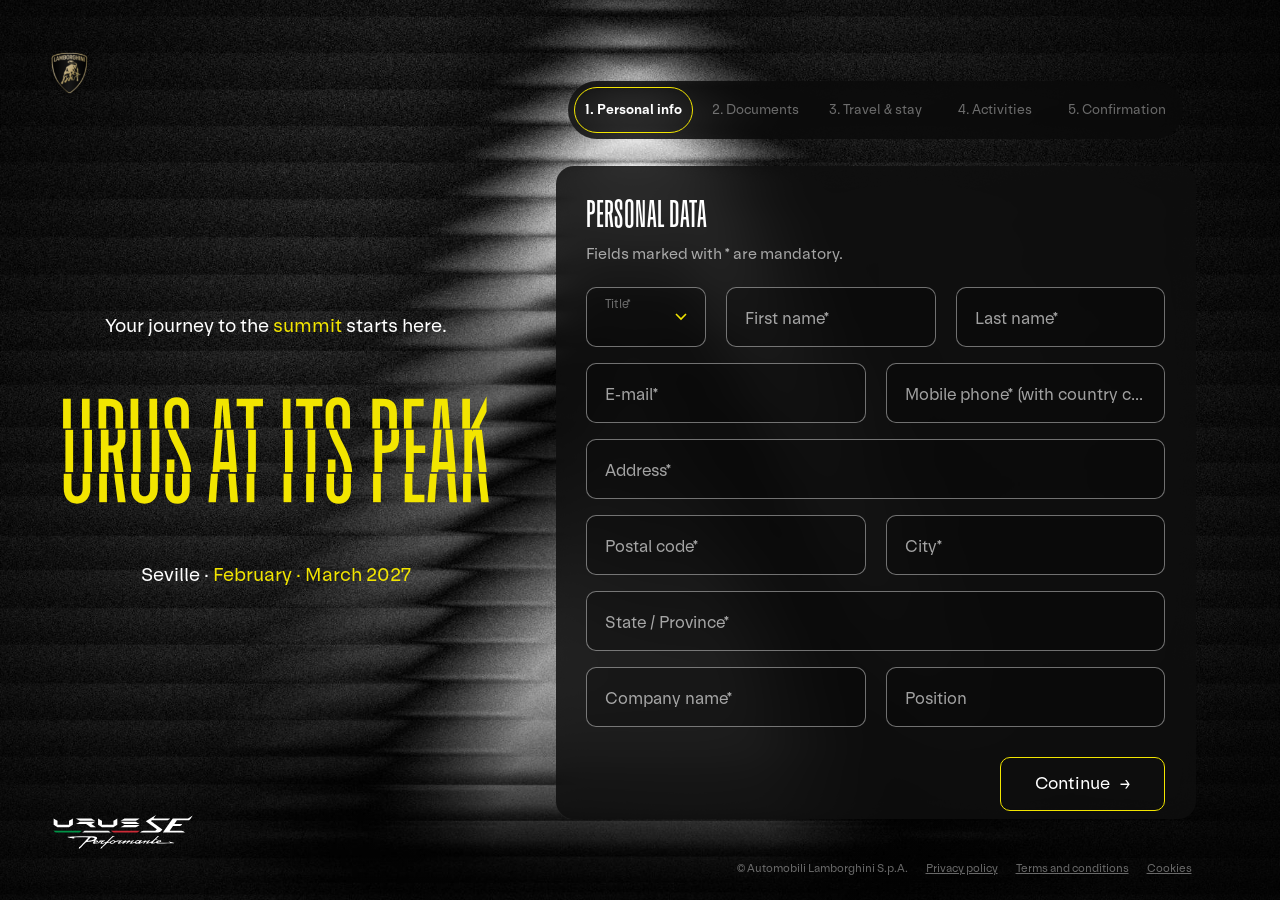
==== landing/index.html @ 4f8e0a05 "Live" ====
<!doctype html>
<html lang="en">
<head>
<meta charset="utf-8">
<meta name="viewport" content="width=device-width, initial-scale=1, viewport-fit=cover">
<title>Urus at its Peak — Media Registration</title>
<meta name="description" content="Registration for the Urus SE Performante dynamic launch.">
<meta name="robots" content="noindex, nofollow, noarchive">
<meta name="theme-color" content="#000000">
<link rel="preload" href="assets/fonts/Lambotype-Regular.woff2" as="font" type="font/woff2" crossorigin>
<link rel="preload" href="assets/fonts/LambotypeUltraCnd-Regular.woff2" as="font" type="font/woff2" crossorigin>
<link rel="preload" href="assets/img/bg-peak.jpg" as="image" media="(min-width: 901px)">
<link rel="stylesheet" href="assets/css/styles.css">
<script>document.documentElement.classList.add('js')</script>
</head>
<body>

<div class="bg" aria-hidden="true">
  <div class="bg__layer is-active" data-bg="peak"></div>
  <div class="bg__layer" data-bg="arcs"></div>
  <div class="bg__layer" data-bg="curtain"></div>
  <div class="bg__layer" data-bg="diagonal"></div>
  <div class="bg__scan"></div>
</div>

<div class="page">

  <!-- ===================== HERO ===================== -->
  <header class="hero">
    <img class="hero__shield fade-up" style="--d:.1s" src="assets/img/shield-provisional.png" alt="Automobili Lamborghini">
    <div class="hero__body">
      <p class="hero__kicker fade-up" style="--d:.05s">Your journey to the <span class="y">summit</span> starts here.</p>
      <h1 class="hero__title">
        <span class="sr-only">Urus at its Peak</span>
        <span class="slice slice--1" aria-hidden="true"><img src="assets/img/title-urus-at-its-peak.svg" alt="" width="1868" height="521"></span>
        <span class="slice slice--2" aria-hidden="true"><img src="assets/img/title-urus-at-its-peak.svg" alt="" width="1868" height="521"></span>
        <span class="slice slice--3" aria-hidden="true"><img src="assets/img/title-urus-at-its-peak.svg" alt="" width="1868" height="521"></span>
      </h1>
      <p class="hero__meta fade-up" style="--d:.8s"><span data-location>Seville</span> · <span class="y" data-hero-dates>February 2027</span></p>
    </div>
    <img class="hero__logo fade-up" style="--d:1s" src="assets/img/logo-urus-se-performante.svg" alt="Urus SE Performante" width="741" height="200">
  </header>

  <!-- ===================== PANEL ===================== -->
  <main class="panel" id="main">

    <ol class="stepper fade-up" style="--d:.4s" aria-label="Registration steps" id="stepper">
      <li class="is-current"><button type="button" data-goto="0">1. Personal info</button></li>
      <li><button type="button" data-goto="1">2. Documents</button></li>
      <li><button type="button" data-goto="2">3. Travel &amp; stay</button></li>
      <li><button type="button" data-goto="3">4. Activities</button></li>
      <li><button type="button" data-goto="4">5. Confirmation</button></li>
    </ol>
    <div class="progress" aria-hidden="true">
      <div class="progress__row"><b id="progressLabel">Personal info</b><span id="progressCount">1 / 5</span></div>
      <div class="progress__bar"><i id="progressBar"></i></div>
    </div>

    <form class="card fade-up" style="--d:.55s" id="regForm" novalidate autocomplete="on">
      <!-- Hidden / preset (not visible, not editable) -->
      <input type="hidden" name="category" value="MEDIA GUESTS">
      <input type="hidden" name="subcategory" value="">
      <input type="hidden" name="wave" value="">
      <input type="hidden" name="token" value="">

      <!-- ============ STEP 1 · PERSONAL DATA ============ -->
      <section class="step is-current" data-step="0" data-bg="peak" data-label="Personal info" aria-labelledby="s1t">
        <div class="step__head">
          <h2 class="step__title" id="s1t">Personal data</h2>
          <p class="step__intro">Fields marked with * are mandatory.</p>
        </div>
        <div class="grid grid--3">
          <div class="f">
            <select id="title" name="title" required>
              <option value="" disabled selected></option><option>Mr.</option><option>Ms.</option>
            </select><label for="title">Title*</label>
          </div>
          <div class="f"><input id="first_name" name="first_name" required placeholder=" " autocomplete="given-name"><label for="first_name">First name*</label></div>
          <div class="f"><input id="last_name" name="last_name" required placeholder=" " autocomplete="family-name"><label for="last_name">Last name*</label></div>
        </div>
        <div class="grid" style="margin-top:16px">
          <div class="f">
            <input id="email" name="email" type="email" required placeholder=" " autocomplete="email" readonly>
            <label for="email">E-mail*</label>
            <svg class="lock" viewBox="0 0 16 16" aria-hidden="true"><path fill="#fff" d="M4 7V5a4 4 0 118 0v2h1v8H3V7h1zm2 0h4V5a2 2 0 10-4 0v2z"/></svg>
          </div>
          <div class="f"><input id="mobile" name="mobile" type="tel" required placeholder=" " autocomplete="tel" pattern="\+?[0-9 \(\)\-]{7,20}"><label for="mobile">Mobile phone* (with country code)</label></div>
          <div class="f span-2"><input id="address" name="address" required placeholder=" " autocomplete="street-address"><label for="address">Address*</label></div>
          <div class="f"><input id="postal_code" name="postal_code" required placeholder=" " autocomplete="postal-code"><label for="postal_code">Postal code*</label></div>
          <div class="f"><input id="city" name="city" required placeholder=" " autocomplete="address-level2"><label for="city">City*</label></div>
          <div class="f span-2"><input id="state" name="state" required placeholder=" " autocomplete="address-level1"><label for="state">State / Province*</label></div>
          <div class="f"><input id="company" name="company" required placeholder=" " autocomplete="organization"><label for="company">Company name*</label></div>
          <div class="f"><input id="position" name="position" placeholder=" " autocomplete="organization-title"><label for="position">Position</label></div>
        </div>
      </section>

      <!-- ============ STEP 2 · DOCUMENTS ============ -->
      <section class="step" data-step="1" data-bg="arcs" data-label="Documents" aria-labelledby="s2t">
        <div class="step__head">
          <h2 class="step__title" id="s2t">Documents</h2>
          <p class="step__intro">Needed to drive on track, issue your travel tickets and book your hotel.</p>
        </div>

        <fieldset class="group">
          <legend class="group__title">Driving licence</legend>
          <div class="grid">
            <div class="f span-2"><input id="dl_number" name="dl_number" required placeholder=" " autocomplete="off"><label for="dl_number">Driving licence number*</label></div>
            <div class="f"><input id="dl_issue" name="dl_issue" type="date" required data-past><label for="dl_issue">Issue date*</label></div>
            <div class="f"><input id="dl_expiry" name="dl_expiry" type="date" required data-after-event><label for="dl_expiry">Expiry date*</label></div>
            <div class="f span-2"><input id="dl_country" name="dl_country" required placeholder=" " list="countries" autocomplete="off"><label for="dl_country">Country of issue*</label></div>
          </div>
          <p class="note note--box">Please ensure that your driving licence is valid for driving in Spain / EU.</p>
        </fieldset>

        <fieldset class="group">
          <legend class="group__title">ID card / Passport</legend>
          <p class="note">Necessary to issue your travel ticket and hotel reservation.</p>
          <div class="grid">
            <div class="f"><input id="doc_first_name" name="doc_first_name" required placeholder=" " autocomplete="off"><label for="doc_first_name">First name as shown on document*</label></div>
            <div class="f"><input id="doc_last_name" name="doc_last_name" required placeholder=" " autocomplete="off"><label for="doc_last_name">Last name as shown on document*</label></div>
            <div class="f"><input id="birth_date" name="birth_date" type="date" required data-past autocomplete="bday"><label for="birth_date">Date of birth*</label></div>
            <div class="f"><input id="birth_place" name="birth_place" required placeholder=" "><label for="birth_place">Place of birth*</label></div>
            <div class="f"><input id="nationality" name="nationality" required placeholder=" " list="countries" autocomplete="off"><label for="nationality">Nationality*</label></div>
            <div class="f"><input id="residence_country" name="residence_country" required placeholder=" " list="countries" autocomplete="country-name"><label for="residence_country">Country of residence*</label></div>
            <div class="f">
              <select id="doc_type" name="doc_type" required>
                <option value="" disabled selected></option><option>Passport</option><option>ID card</option>
              </select><label for="doc_type">Document type*</label>
            </div>
            <div class="f"><input id="doc_number" name="doc_number" required placeholder=" " autocomplete="off"><label for="doc_number">Document number*</label></div>
            <div class="f span-2"><input id="doc_country" name="doc_country" required placeholder=" " list="countries" autocomplete="off"><label for="doc_country">Country of issue*</label></div>
            <div class="f"><input id="doc_issue" name="doc_issue" type="date" required data-past><label for="doc_issue">Issue date*</label></div>
            <div class="f"><input id="doc_expiry" name="doc_expiry" type="date" required data-after-event data-six-months><label for="doc_expiry">Date of expiry*</label></div>
          </div>
        </fieldset>

        <fieldset class="group">
          <legend class="group__title">Visa</legend>
          <div class="choices">
            <label class="choice"><input type="checkbox" name="visa_assistance" value="yes"><span>I need assistance to obtain a visa</span></label>
          </div>
          <div class="note note--box" style="margin-top:16px">
            Citizens from non-EU countries may enter Spain with a passport valid for at least three months after the planned date of departure from the Schengen Area. If you need a visa to enter Spain, please contact your local Spanish embassy. You can find important information on the entry requirements for Spain <a href="https://www.spain.info/en/travel-tips/visa-passport/" target="_blank" rel="noopener">here</a>.<br><br>
            Please note that applying for a visa is an individual process and we cannot apply on your behalf. Let us know as soon as possible if you need a visa for your trip to Spain: our concierge team will be pleased to support you by providing an invitation letter when needed.<br><br>
            <strong>Important:</strong> please verify that your passport expires in at least six months' time.
          </div>
        </fieldset>
      </section>

      <!-- ============ STEP 3 · TRAVEL & STAY ============ -->
      <section class="step" data-step="2" data-bg="curtain" data-label="Travel & stay" aria-labelledby="s3t">
        <div class="step__head">
          <h2 class="step__title" id="s3t">Travel &amp; stay</h2>
          <p class="step__intro">Your travel will be arranged with arrival in <span data-location>Seville</span> on the afternoon of <b data-wave-from>Day 1</b> and departure on the morning of <b data-wave-to>Day 3</b>. Our concierge team will send you a tailored travel proposal (flight or train). We will require your explicit confirmation before issuing any travel documents.</p>
        </div>

        <fieldset class="group">
          <legend class="group__title">Arrival / return details</legend>
          <div class="grid">
            <div class="f span-2">
              <select id="travel_pref" name="travel_pref" required>
                <option value="" disabled selected></option><option>Airport</option><option>Train</option><option>Own transport</option>
              </select><label for="travel_pref">Travel preference*</label>
            </div>
            <div class="f span-2" data-when="travel_pref:Airport|Train">
              <input id="travel_origin" name="travel_origin" required placeholder=" "><label for="travel_origin">Preferred departure / return airport or train station*</label>
            </div>
            <div class="span-2" data-when="travel_pref:Own transport">
              <div class="choices"><label class="choice"><input type="checkbox" name="parking" value="yes"><span>Parking required</span></label></div>
            </div>
            <div class="f span-2"><textarea id="travel_comments" name="travel_comments" placeholder=" " rows="3"></textarea><label for="travel_comments">Travel comments / special requests</label></div>
          </div>
          <p class="note" style="margin-top:12px">Disclaimer: once travel tickets are confirmed and issued, they cannot be modified.</p>
        </fieldset>

        <fieldset class="group">
          <legend class="group__title">Hotel accommodation</legend>
          <p class="note">Our concierge team will reserve a room — double for single use — under your name from <b data-wave-from>check-in</b> to <b data-wave-to>check-out</b> at <strong>Hotel Alfonso XIII</strong>, Calle San Fernando 2, Seville — <a href="https://www.marriott.com/en-us/hotels/svqlc-hotel-alfonso-xiii-a-luxury-collection-hotel-seville/overview/" target="_blank" rel="noopener">Website</a>.</p>
          <p class="q">Please confirm you need the room*</p>
          <div class="choices" data-required-group="hotel">
            <label class="choice"><input type="radio" name="hotel" value="Yes" required><span>Yes</span></label>
            <label class="choice"><input type="radio" name="hotel" value="No"><span>No</span></label>
          </div>
        </fieldset>

        <fieldset class="group">
          <legend class="group__title">Food preferences</legend>
          <div class="choices">
            <label class="choice"><input type="checkbox" name="food" value="Vegetarian"><span>Vegetarian</span></label>
            <label class="choice"><input type="checkbox" name="food" value="Vegan"><span>Vegan</span></label>
            <label class="choice"><input type="checkbox" name="food" value="Nut allergy"><span>Nut allergy</span></label>
            <label class="choice"><input type="checkbox" name="food" value="Gluten-free"><span>Gluten-free</span></label>
            <label class="choice"><input type="checkbox" name="food" value="No seafood"><span>No seafood</span></label>
            <label class="choice"><input type="checkbox" name="food" value="Lactose intolerance"><span>Lactose intolerance</span></label>
            <label class="choice"><input type="checkbox" name="food" value="Other" id="food_other_toggle"><span>Other</span></label>
          </div>
          <div class="f" data-when="food:Other" style="margin-top:14px">
            <input id="food_other" name="food_other" required placeholder=" "><label for="food_other">Please specify*</label>
          </div>
        </fieldset>
      </section>

      <!-- ============ STEP 4 · ACTIVITIES ============ -->
      <section class="step" data-step="3" data-bg="diagonal" data-label="Activities" aria-labelledby="s4t">
        <div class="step__head">
          <h2 class="step__title" id="s4t">Track activities</h2>
          <p class="step__intro">Select your preferred activities at the circuit. The PR team will coordinate and confirm your final activity schedule.</p>
        </div>

        <fieldset class="group">
          <legend class="sr-only">Track activities</legend>
          <p class="q">Would you like to request media activities?*</p>
          <div class="choices" data-required-group="activities">
            <label class="choice"><input type="radio" name="activities" value="Yes" required><span>Yes</span></label>
            <label class="choice"><input type="radio" name="activities" value="No"><span>No</span></label>
          </div>

          <div data-when="activities:Yes" style="margin-top:22px">
            <p class="group__title">Photo</p>
            <div class="choices">
              <label class="choice"><input type="checkbox" name="activity" value="Track photos car to car"><span>Track photos car to car</span></label>
              <label class="choice"><input type="checkbox" name="activity" value="In-car photos"><span>In-car photos</span></label>
              <label class="choice"><input type="checkbox" name="activity" value="Static photos"><span>Static photos</span></label>
            </div>
            <p class="group__title" style="margin-top:20px">Video</p>
            <div class="choices">
              <label class="choice"><input type="checkbox" name="activity" value="Track videos car to car"><span>Track videos car to car</span></label>
              <label class="choice"><input type="checkbox" name="activity" value="In-car video"><span>In-car video</span></label>
              <label class="choice"><input type="checkbox" name="activity" value="Video stand-up"><span>Video stand-up</span></label>
              <label class="choice"><input type="checkbox" name="activity" value="Microphone"><span>Microphone</span></label>
            </div>
            <p class="group__title" style="margin-top:20px">Other</p>
            <div class="choices">
              <label class="choice"><input type="checkbox" name="activity" value="Executive interview"><span>Executive interview</span></label>
              <label class="choice"><input type="checkbox" name="activity" value="Mixed Reality"><span>Mixed Reality</span></label>
            </div>
            <div class="f" data-when="activity:Executive interview" style="margin-top:14px">
              <textarea id="interview_detail" name="interview_detail" placeholder=" " rows="3"></textarea><label for="interview_detail">Executive interview — details</label>
            </div>
            <p class="note" style="margin-top:14px">Our photo and video crew will be at your disposal during the dedicated photo and video session.</p>
          </div>
        </fieldset>

        <fieldset class="group">
          <legend class="group__title">Comments / additional information</legend>
          <div class="f"><textarea id="comments" name="comments" placeholder=" " rows="4"></textarea><label for="comments">Any additional comments about your participation</label></div>
        </fieldset>
      </section>

      <!-- ============ STEP 5 · CONFIRMATION ============ -->
      <section class="step" data-step="4" data-bg="peak" data-label="Confirmation" aria-labelledby="s5t">
        <div class="step__head">
          <h2 class="step__title" id="s5t">Confirmation</h2>
          <p class="step__intro">Please review your details before confirming.</p>
        </div>
        <div class="summary" id="summary"></div>

        <label class="consent"><input type="checkbox" name="privacy" value="accepted" required>
          <p><b>Privacy policy*</b>I declare I have read the privacy policy. <a href="#privacy" target="_blank" rel="noopener">Complete privacy policy</a></p></label>
        <label class="consent"><input type="checkbox" name="photo_disclaimer" value="accepted" required>
          <p><b>Disclaimer photo / video*</b>I declare that I have read and accepted the photo/video disclaimer. <a href="#disclaimer" target="_blank" rel="noopener">Complete photo/video disclaimer</a></p></label>
        <label class="consent"><input type="checkbox" name="terms" value="accepted" required>
          <p><b>Terms and conditions*</b>By accessing any part or section of this site, the User agrees to be legally bound by the following terms and conditions. <a href="#terms" target="_blank" rel="noopener">Complete terms and conditions</a></p></label>
        <span class="err" id="consentErr" role="alert"></span>
      </section>

      <div class="actions" id="actions">
        <button type="button" class="btn btn--ghost" id="prevBtn" hidden>← Back</button>
        <span></span>
        <button type="button" class="btn" id="nextBtn">Continue <span class="arrow" aria-hidden="true">→</span></button>
      </div>
    </form>

    <!-- ============ THANK YOU — REGISTRATION ============ -->
    <section class="card final" id="doneScreen" hidden tabindex="-1" aria-labelledby="doneT">
      <h2 class="step__title" id="doneT">Thank you<br><span class="y">for your registration</span></h2>
      <p class="lead" style="margin-top:22px">Dear <span data-salutation>guest</span>,</p>
      <p>We are delighted to confirm your attendance at the Urus SE Performante dynamic launch, <span data-location>Seville</span> <span data-wave-range></span>.</p>
      <p>A confirmation e-mail with the summary of your registration has been sent to <b data-email-echo></b>.</p>
      <p>We look forward to welcoming you to <span data-location>Seville</span>.</p>
      <p>Yours sincerely,<br><span style="color:#fff">Lamborghini Event Team</span></p>
      <div class="concierge" data-concierge></div>
    </section>

    <!-- ============ THANK YOU — DECLINE ============ -->
    <section class="card final" id="declineScreen" hidden tabindex="-1" aria-labelledby="decT">
      <h2 class="step__title" id="decT">Thank you<br><span class="y">for your reply</span></h2>
      <p class="lead" style="margin-top:22px">Dear <span data-salutation>guest</span>,</p>
      <p>We regret you won't be able to attend. We hope to meet you next time.</p>
      <p>Please contact your PR representative or the concierge team if you wish to propose a substitute to attend in your place.</p>
      <p>Yours sincerely,<br><span style="color:#fff">Lamborghini Event Team</span></p>
      <div class="concierge" data-concierge></div>
    </section>

    <img class="mobile-logo" src="assets/img/logo-urus-se-performante.svg" alt="Urus SE Performante" width="741" height="200">
    <footer class="site-foot">
      <span>© Automobili Lamborghini S.p.A.</span>
      <a href="#privacy">Privacy policy</a>
      <a href="#terms">Terms and conditions</a>
      <a href="#cookies">Cookies</a>
    </footer>
  </main>
</div>

<datalist id="countries"></datalist>
<script src="assets/js/app.js" defer></script>
</body>
</html>
---- landing/assets/css/styles.css ----
/* ==========================================================================
   URUS AT ITS PEAK — Media registration
   ========================================================================== */
@font-face{font-family:"Lambotype";src:url("../fonts/Lambotype-Light.woff2") format("woff2");font-weight:300;font-display:swap}
@font-face{font-family:"Lambotype";src:url("../fonts/Lambotype-Regular.woff2") format("woff2");font-weight:400;font-display:swap}
@font-face{font-family:"Lambotype";src:url("../fonts/Lambotype-Bold.woff2") format("woff2");font-weight:700;font-display:swap}
@font-face{font-family:"Lambotype UltraCnd";src:url("../fonts/LambotypeUltraCnd-Regular.woff2") format("woff2");font-weight:400;font-display:swap}
@font-face{font-family:"Lambotype UltraCnd";src:url("../fonts/LambotypeUltraCnd-Bold.woff2") format("woff2");font-weight:700;font-display:swap}

:root{
  --yellow:#F2E500;
  --yellow-soft:rgba(242,229,0,.14);
  --black:#000;
  --card:rgba(14,14,14,.86);
  --card-solid:#0e0e0e;
  --line:rgba(255,255,255,.42);
  --line-strong:rgba(255,255,255,.8);
  --text:#fff;
  --muted:rgba(255,255,255,.62);
  --faint:rgba(255,255,255,.4);
  --error:#ff6b5b;
  --radius:10px;
  --radius-lg:18px;
  --ease:cubic-bezier(.22,1,.36,1);
  --font:"Lambotype",ui-sans-serif,system-ui,-apple-system,"Segoe UI",Helvetica,Arial,sans-serif;
  --font-cnd:"Lambotype UltraCnd","Arial Narrow",Impact,sans-serif;
  color-scheme:dark;
}
*,*::before,*::after{box-sizing:border-box}
html{-webkit-text-size-adjust:100%;scroll-behavior:smooth}
body{margin:0;background:var(--black);color:var(--text);font-family:var(--font);font-weight:400;font-size:16px;line-height:1.5;-webkit-font-smoothing:antialiased;min-height:100vh;overflow-x:hidden}
a{color:var(--yellow)}
img{max-width:100%;display:block}
.y{color:var(--yellow)}
.sr-only{position:absolute;width:1px;height:1px;padding:0;margin:-1px;overflow:hidden;clip:rect(0,0,0,0);border:0}
[hidden]{display:none!important}

/* ---------- Backgrounds (crossfade per step) ---------- */
.bg{position:fixed;inset:0;z-index:0;overflow:hidden;pointer-events:none}
.bg__layer{position:absolute;inset:-3%;background-size:cover;background-position:center;opacity:0;transition:opacity 1.4s var(--ease);animation:breathe 26s ease-in-out infinite alternate}
.bg__layer.is-active{opacity:1}
.bg__layer[data-bg="peak"]{background-image:url("../img/bg-peak.jpg")}
.bg__layer[data-bg="arcs"]{background-image:url("../img/bg-arcs.jpg")}
.bg__layer[data-bg="curtain"]{background-image:url("../img/bg-curtain.jpg")}
.bg__layer[data-bg="diagonal"]{background-image:url("../img/bg-diagonal.jpg")}
@media (max-width:900px){
  .bg__layer[data-bg="peak"]{background-image:url("../img/bg-peak-sm.jpg")}
  .bg__layer[data-bg="arcs"]{background-image:url("../img/bg-arcs-sm.jpg")}
  .bg__layer[data-bg="curtain"]{background-image:url("../img/bg-curtain-sm.jpg")}
  .bg__layer[data-bg="diagonal"]{background-image:url("../img/bg-diagonal-sm.jpg")}
}
.bg::after{content:"";position:absolute;inset:0;background:
  radial-gradient(120% 90% at 50% 40%,transparent 40%,rgba(0,0,0,.55) 100%),
  linear-gradient(90deg,rgba(0,0,0,.35),transparent 30%,transparent 55%,rgba(0,0,0,.5))}
/* horizontal scan sweep — echoes the sliced key visual */
.bg__scan{position:absolute;left:0;right:0;height:22vh;top:-25vh;background:linear-gradient(180deg,transparent,rgba(255,255,255,.05) 50%,transparent);mix-blend-mode:screen;animation:scan 9s linear infinite}
@keyframes breathe{from{transform:scale(1)}to{transform:scale(1.06)}}
@keyframes scan{to{transform:translateY(140vh)}}

/* ---------- Layout ---------- */
.page{position:relative;z-index:1;display:grid;grid-template-columns:minmax(0,1fr) minmax(0,780px);gap:clamp(24px,4vw,72px);max-width:1760px;margin:0 auto;padding:0 clamp(16px,5vw,88px) 0 clamp(16px,3.6vw,72px);min-height:100vh}
.hero{position:sticky;top:0;height:100vh;display:flex;flex-direction:column;justify-content:space-between;padding:clamp(28px,6.5vh,72px) 0 clamp(28px,6vh,72px)}
.hero__shield{width:58px;height:auto}
.hero__body{display:flex;flex-direction:column;align-items:center;text-align:center;gap:clamp(28px,6vh,72px);padding:0 2%}
.hero__kicker{font-size:clamp(17px,1.45vw,28px);font-weight:400;margin:0}
.hero__title{width:100%;max-width:780px;position:relative;margin:0}
.hero__title .slice{display:block;width:100%}
.hero__title .slice + .slice{position:absolute;inset:0}
.hero__title .slice img{width:100%;height:auto}
.hero__meta{font-size:clamp(17px,1.45vw,28px);margin:0}
.hero__logo{width:clamp(150px,11vw,210px)}

/* Title slice reveal: the 3 horizontal bands of the key visual slide into place */
.js .slice{opacity:0}
.slice--1{clip-path:inset(0 0 66.6% 0)}
.slice--2{clip-path:inset(33.4% 0 31.6% 0)}
.slice--3{clip-path:inset(68.4% 0 0 0)}
.is-ready .slice--1{animation:slideIn 1.3s var(--ease) .15s both;--from:-6%}
.is-ready .slice--2{animation:slideIn 1.3s var(--ease) .3s both;--from:5%}
.is-ready .slice--3{animation:slideIn 1.3s var(--ease) .45s both;--from:-4%}
@keyframes slideIn{from{opacity:0;transform:translateX(var(--from));filter:blur(6px)}to{opacity:1;transform:none;filter:none}}
.js .fade-up{opacity:0;transform:translateY(14px)}
.is-ready .fade-up{opacity:1;transform:none;transition:opacity .9s var(--ease) var(--d,.6s),transform .9s var(--ease) var(--d,.6s)}

/* ---------- Panel ---------- */
.panel{padding:clamp(28px,17vh,190px) 0 64px;display:flex;flex-direction:column;gap:32px}
.stepper{display:flex;justify-content:space-between;gap:4px;padding:6px;border-radius:999px;background:rgba(10,10,10,.82);backdrop-filter:blur(10px);-webkit-backdrop-filter:blur(10px);list-style:none;margin:0 2% 0;position:sticky;top:16px;z-index:5}
.stepper li{flex:1 1 0}
.stepper button{all:unset;box-sizing:border-box;display:block;width:100%;text-align:center;padding:12px 10px;border-radius:999px;border:1px solid transparent;color:var(--faint);font-size:clamp(13px,.95vw,17px);white-space:nowrap;cursor:default;transition:color .3s,border-color .3s,background .3s}
.stepper li.is-done button{color:var(--muted);cursor:pointer}
.stepper li.is-done button:hover{color:var(--text)}
.stepper li.is-current button{color:var(--text);border-color:var(--yellow);font-weight:700}
.stepper button:focus-visible{outline:2px solid var(--yellow);outline-offset:2px}
.progress{display:none}

.card{background:var(--card);backdrop-filter:blur(14px);-webkit-backdrop-filter:blur(14px);border-radius:var(--radius-lg);padding:clamp(22px,2.4vw,40px)}
.step{display:none}
.step.is-current{display:block;animation:stepIn .6s var(--ease) both}
@keyframes stepIn{from{opacity:0;transform:translateY(10px)}to{opacity:1;transform:none}}

.step__head{margin:0 0 22px}
.step__title{font-family:var(--font-cnd);font-weight:400;text-transform:uppercase;font-size:clamp(34px,3vw,52px);line-height:.95;letter-spacing:.01em;margin:0}
.step__intro{color:var(--muted);margin:10px 0 0;font-size:15px}
.group{border:0;padding:0;margin:0 0 30px}
.group:last-of-type{margin-bottom:8px}
.group__title{font-size:13px;font-weight:700;letter-spacing:.14em;text-transform:uppercase;color:var(--yellow);margin:0 0 14px;padding:0}
.note{font-size:14px;color:var(--muted);margin:4px 0 16px;line-height:1.55}
.note strong{color:var(--text)}
.note--box{border-left:2px solid var(--yellow);padding:10px 14px;background:rgba(255,255,255,.03);border-radius:0 var(--radius) var(--radius) 0}

.grid{display:grid;grid-template-columns:1fr 1fr;gap:16px 20px}
.grid--3{grid-template-columns:120px 1fr 1fr}
.span-2{grid-column:1/-1}

/* ---------- Floating-label fields ---------- */
.f{position:relative}
.f input,.f select,.f textarea{
  width:100%;appearance:none;-webkit-appearance:none;background:rgba(0,0,0,.25);color:var(--text);
  border:1px solid var(--line);border-radius:var(--radius);font:inherit;font-size:16px;
  padding:24px 18px 9px;min-height:60px;transition:border-color .25s,background .25s,box-shadow .25s}
.f textarea{min-height:140px;resize:vertical;padding-top:30px}
.f select{padding-right:44px;cursor:pointer;background-image:url("data:image/svg+xml,%3Csvg xmlns='http://www.w3.org/2000/svg' width='12' height='8' viewBox='0 0 12 8'%3E%3Cpath d='M1 1l5 5 5-5' fill='none' stroke='%23F2E500' stroke-width='1.6'/%3E%3C/svg%3E");background-repeat:no-repeat;background-position:right 18px center}
.f select option{background:#111;color:#fff}
.f label{position:absolute;left:19px;top:19px;color:var(--muted);font-size:16px;pointer-events:none;transform-origin:0 0;transition:transform .25s var(--ease),color .25s;white-space:nowrap;overflow:hidden;text-overflow:ellipsis;max-width:calc(100% - 38px)}
.f input:focus,.f select:focus,.f textarea:focus{outline:none;border-color:var(--yellow);background:rgba(0,0,0,.4);box-shadow:0 0 0 3px var(--yellow-soft)}
.f input:focus+label,.f input:not(:placeholder-shown)+label,
.f textarea:focus+label,.f textarea:not(:placeholder-shown)+label,
.f select+label,.f input[type="date"]+label{transform:translateY(-11px) scale(.72);color:var(--faint)}
.f input:focus+label,.f select:focus+label,.f textarea:focus+label{color:var(--yellow)}
.f input[readonly]{border-style:dashed;color:var(--muted);cursor:not-allowed}
.f input[type="date"]::-webkit-calendar-picker-indicator{filter:invert(1);opacity:.6;cursor:pointer}
.f .lock{position:absolute;right:16px;top:50%;transform:translateY(-50%);width:14px;opacity:.5}
.f.is-invalid input,.f.is-invalid select,.f.is-invalid textarea{border-color:var(--error)}
.err{display:block;color:var(--error);font-size:13px;margin-top:6px;min-height:0}
.warn{display:block;color:var(--yellow);font-size:13px;margin-top:6px}

/* ---------- Choices (checkbox / radio pills) ---------- */
.choices{display:flex;flex-wrap:wrap;gap:10px}
.choice{position:relative}
.choice input{position:absolute;opacity:0;inset:0;margin:0;cursor:pointer}
.choice span{display:inline-flex;align-items:center;gap:10px;padding:11px 18px;border:1px solid var(--line);border-radius:999px;font-size:15px;color:var(--muted);transition:all .25s;user-select:none}
.choice span::before{content:"";width:14px;height:14px;border:1px solid var(--line-strong);border-radius:4px;flex:none;transition:all .2s}
.choice input[type="radio"]+span::before{border-radius:50%}
.choice input:checked+span{border-color:var(--yellow);color:var(--text);background:var(--yellow-soft)}
.choice input:checked+span::before{background:var(--yellow);border-color:var(--yellow);box-shadow:inset 0 0 0 3px #111}
.choice input:focus-visible+span{outline:2px solid var(--yellow);outline-offset:2px}
.choices.is-invalid .choice span{border-color:var(--error)}
.q{font-size:15px;margin:0 0 12px}

.consent{display:flex;gap:14px;align-items:flex-start;padding:14px 0;border-top:1px solid rgba(255,255,255,.1);cursor:pointer}
.consent:last-of-type{border-bottom:1px solid rgba(255,255,255,.1)}
.consent input{appearance:none;-webkit-appearance:none;flex:none;width:20px;height:20px;border:1px solid var(--line-strong);border-radius:5px;margin:2px 0 0;cursor:pointer;transition:all .2s}
.consent input:checked{background:var(--yellow);border-color:var(--yellow);box-shadow:inset 0 0 0 4px #111}
.consent input:focus-visible{outline:2px solid var(--yellow);outline-offset:2px}
.consent.is-invalid input{border-color:var(--error)}
.consent p{margin:0;font-size:14px;color:var(--muted)}
.consent b{display:block;color:var(--text);font-size:12px;letter-spacing:.12em;text-transform:uppercase;margin-bottom:3px}

/* ---------- Reveal (conditional blocks) ---------- */
.reveal{animation:stepIn .45s var(--ease) both}

/* ---------- Actions ---------- */
.actions{display:flex;justify-content:space-between;align-items:center;gap:16px;margin-top:30px}
.btn{all:unset;box-sizing:border-box;display:inline-flex;align-items:center;justify-content:center;gap:10px;min-height:54px;padding:0 34px;border-radius:var(--radius);border:1px solid var(--yellow);color:var(--text);font-size:17px;cursor:pointer;position:relative;overflow:hidden;transition:color .35s var(--ease),border-color .3s}
.btn::before{content:"";position:absolute;inset:0;background:var(--yellow);transform:scaleX(0);transform-origin:right;transition:transform .45s var(--ease);z-index:-1}
.btn{z-index:0}
.btn:hover,.btn:focus-visible{color:#000}
.btn:hover::before,.btn:focus-visible::before{transform:scaleX(1);transform-origin:left}
.btn:focus-visible{outline:2px solid var(--yellow);outline-offset:3px}
.btn--ghost{border-color:transparent;color:var(--muted);padding:0 8px}
.btn--ghost::before{display:none}
.btn--ghost:hover,.btn--ghost:focus-visible{color:var(--text)}
.btn[disabled]{opacity:.5;pointer-events:none}
.btn .arrow{transition:transform .35s var(--ease)}
.btn:hover .arrow{transform:translateX(4px)}

/* ---------- Summary ---------- */
.summary{display:grid;gap:12px;margin:0 0 26px}
.summary section{border:1px solid rgba(255,255,255,.12);border-radius:var(--radius);padding:16px 18px}
.summary header{display:flex;justify-content:space-between;align-items:baseline;margin-bottom:8px}
.summary h3{font-size:12px;letter-spacing:.14em;text-transform:uppercase;color:var(--yellow);margin:0}
.summary button{all:unset;cursor:pointer;color:var(--muted);font-size:13px;text-decoration:underline;text-underline-offset:3px}
.summary button:hover{color:var(--text)}
.summary dl{display:grid;grid-template-columns:minmax(120px,38%) 1fr;gap:4px 16px;margin:0;font-size:14px}
.summary dt{color:var(--faint)}
.summary dd{margin:0;overflow-wrap:anywhere}

/* ---------- Final screens ---------- */
.final{text-align:left}
.final .step__title{font-size:clamp(40px,4vw,72px)}
.final p{color:var(--muted);max-width:56ch}
.final p.lead{color:var(--text);font-size:19px}
.concierge{margin-top:28px;padding-top:22px;border-top:1px solid rgba(255,255,255,.12);font-size:14px;color:var(--muted)}
.concierge b{color:var(--text);letter-spacing:.12em;text-transform:uppercase;font-size:12px;display:block;margin-bottom:6px}
.concierge a{color:var(--text)}

.site-foot{font-size:12px;color:var(--faint);display:flex;gap:18px;flex-wrap:wrap;padding:0 4px}
.site-foot a{color:var(--faint)}

/* ---------- Responsive ---------- */
@media (max-width:1180px){
  .page{grid-template-columns:minmax(0,.85fr) minmax(0,1fr)}
  .stepper button{font-size:12px;padding:11px 6px}
}
@media (max-width:900px){
  .page{display:block;padding:0 16px}
  .hero{position:relative;height:auto;min-height:58vh;padding:22px 0 28px;gap:36px;justify-content:flex-start}
  .hero__body{flex:1;justify-content:center}
  .hero__kicker,.hero__meta{text-shadow:0 1px 14px rgba(0,0,0,.9),0 0 3px rgba(0,0,0,.8)}
  .bg::after{background:radial-gradient(120% 70% at 50% 30%,rgba(0,0,0,.25) 20%,rgba(0,0,0,.7) 100%)}
  .hero__shield{width:44px}
  .hero__body{gap:22px}
  .hero__logo{display:none}
  .panel{padding:20px 0 40px;gap:18px}
  .stepper{display:none}
  .progress{display:block;position:sticky;top:0;z-index:5;margin:0 -16px;padding:14px 16px 12px;background:rgba(0,0,0,.82);backdrop-filter:blur(10px);-webkit-backdrop-filter:blur(10px)}
  .progress__row{display:flex;justify-content:space-between;font-size:14px;margin-bottom:8px}
  .progress__row b{font-weight:700}
  .progress__row span{color:var(--muted)}
  .progress__bar{height:2px;background:rgba(255,255,255,.15);border-radius:2px;overflow:hidden}
  .progress__bar i{display:block;height:100%;background:var(--yellow);width:20%;transition:width .5s var(--ease)}
  .grid,.grid--3{grid-template-columns:1fr}
  .card{padding:22px 18px;border-radius:14px}
  .actions{flex-direction:column-reverse;align-items:stretch}
  .btn{width:100%}
  .summary dl{grid-template-columns:1fr;gap:0}
  .summary dd{margin-bottom:8px}
  .mobile-logo{display:block!important;width:160px;margin:8px auto 0}
}
.mobile-logo{display:none}

@media (prefers-reduced-motion:reduce){
  *,*::before,*::after{animation:none!important;transition:none!important}
  .js .slice,.js .fade-up{opacity:1;transform:none}
}
.final:focus{outline:none}

/* ==========================================================================
   Fixed-viewport layout
   - No page scroll: only the form card scrolls.
   - Lamborghini shield pinned top-left, Urus SE logo pinned bottom-left.
   - Hero text block and form block share one horizontal centre line.
   ========================================================================== */
:root{--card-pad:clamp(22px,2.4vw,40px);--edge:clamp(20px,3.75vw,72px);--edge-r:clamp(16px,6.6vw,128px);--vpad:clamp(56px,9vh,110px)}
html,body{height:100%}
body{overflow:hidden}
.page{height:100vh;height:100dvh;min-height:0;max-width:none;margin:0;overflow:hidden;overflow:clip;
  grid-template-columns:minmax(0,1fr) minmax(0,min(780px,50vw));grid-template-rows:minmax(0,1fr);align-items:center;
  column-gap:clamp(24px,4vw,80px);padding:var(--vpad) var(--edge-r) var(--vpad) var(--edge)}
.hero{position:static;display:block;height:auto;max-height:100%;padding:0;align-self:center;overflow:visible}
.hero__body{gap:clamp(24px,5.5vh,64px)}
.hero__kicker,.hero__meta{white-space:nowrap;font-size:clamp(15px,1.45vw,28px)}
.hero__shield{position:fixed;top:var(--edge);left:var(--edge);width:clamp(44px,3vw,60px);z-index:4}
.hero__logo{position:fixed;left:var(--edge);bottom:var(--edge);width:clamp(150px,10.3vw,200px);height:auto;z-index:4}
.hero__shield,.mobile-logo{height:auto}
.panel{align-self:center;height:auto;max-height:100%;min-height:0;padding:0;gap:clamp(20px,3vh,34px)}
.stepper{position:relative;top:auto;flex:none}
.panel > .card{flex:0 1 auto;min-height:0;overflow-y:auto;overscroll-behavior:contain;padding:var(--card-pad);scrollbar-width:thin;scrollbar-color:rgba(242,229,0,.55) transparent}
.panel > .card::-webkit-scrollbar{width:8px}
.panel > .card::-webkit-scrollbar-thumb{background:rgba(242,229,0,.45);border-radius:8px;border:2px solid transparent;background-clip:padding-box}
.panel > .card::-webkit-scrollbar-track{background:transparent}
/* Continue / Back always sit after the last field */
.card .actions{position:static;margin:30px 0 0;padding:0;background:none}
.site-foot{position:fixed;right:var(--edge-r);bottom:calc(var(--edge) * .5);z-index:4;font-size:11px}
.summary__empty{margin:0;font-size:14px;color:var(--faint)}

@media (max-width:900px){
  .page{display:flex;flex-direction:column;align-items:stretch;padding:0 16px}
  .hero{position:relative;display:flex;flex-direction:column;flex:none;max-height:none;min-height:0;padding:14px 0 6px;gap:10px;justify-content:flex-start;align-self:auto}
  .hero{padding-top:58px}
  .hero__shield{position:absolute;top:12px;left:0;width:34px}
  .hero__logo{display:block;position:absolute;top:18px;left:auto;right:0;bottom:auto;width:112px}
  .hero__body{gap:8px;flex:none}
  .hero__kicker{font-size:13px}
  .hero__title{max-width:300px}
  .hero__meta{font-size:14px}
  .hero__kicker,.hero__meta{white-space:normal}
  .panel{flex:1 1 auto;align-self:auto;max-height:none;padding:10px 0 12px;gap:10px}
  .progress{position:relative;margin:0;padding:0 2px;background:none;backdrop-filter:none;-webkit-backdrop-filter:none;flex:none}
  .panel > .card{flex:0 1 auto;--card-pad:18px}
  .mobile-logo{display:none!important}
  .site-foot{position:static;flex:none;gap:12px;justify-content:center}
  .card .actions{flex-direction:row;align-items:center;margin-top:24px}
  .card .actions .btn{width:auto;flex:1}
  .card .actions .btn--ghost{flex:none;padding:0 6px}
  .card .actions > span{display:none}
}
@media (max-width:900px) and (max-height:700px){
  .hero__kicker{display:none}
  .hero__title{max-width:240px}
}
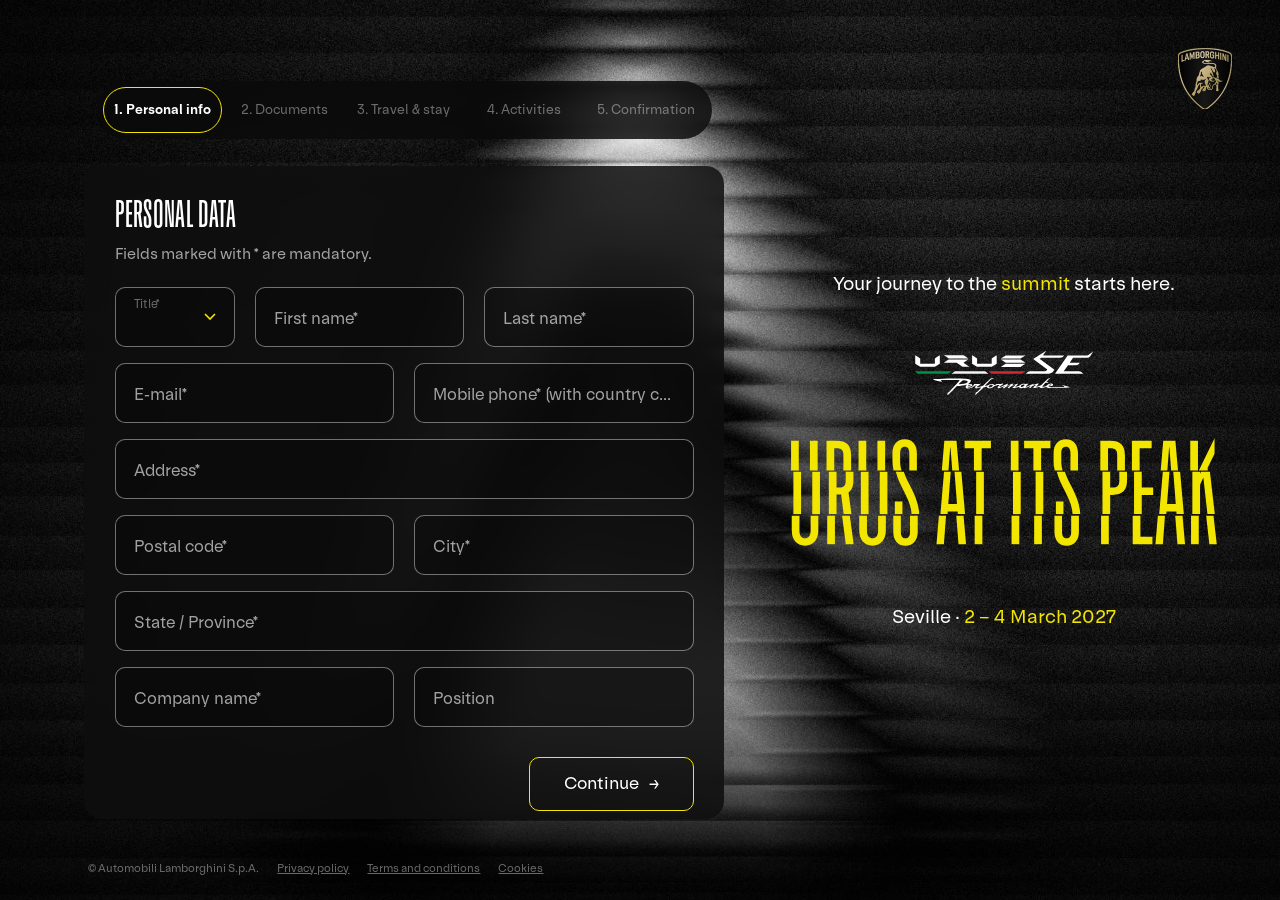
==== commit 8994f213: "Changes" ====
--- a/landing/index.html
+++ b/landing/index.html
@@ -30,6 +30,7 @@
     <img class="hero__shield fade-up" style="--d:.1s" src="assets/img/shield-provisional.png" alt="Automobili Lamborghini">
     <div class="hero__body">
       <p class="hero__kicker fade-up" style="--d:.05s">Your journey to the <span class="y">summit</span> starts here.</p>
+      <img class="hero__logo fade-up" style="--d:.2s" src="assets/img/logo-urus-se-performante.svg" alt="Urus SE Performante" width="741" height="200">
       <h1 class="hero__title">
         <span class="sr-only">Urus at its Peak</span>
         <span class="slice slice--1" aria-hidden="true"><img src="assets/img/title-urus-at-its-peak.svg" alt="" width="1868" height="521"></span>
@@ -38,7 +39,6 @@
       </h1>
       <p class="hero__meta fade-up" style="--d:.8s"><span data-location>Seville</span> · <span class="y" data-hero-dates>February 2027</span></p>
     </div>
-    <img class="hero__logo fade-up" style="--d:1s" src="assets/img/logo-urus-se-performante.svg" alt="Urus SE Performante" width="741" height="200">
   </header>
 
   <!-- ===================== PANEL ===================== -->
@@ -292,7 +292,6 @@
       <div class="concierge" data-concierge></div>
     </section>
 
-    <img class="mobile-logo" src="assets/img/logo-urus-se-performante.svg" alt="Urus SE Performante" width="741" height="200">
     <footer class="site-foot">
       <span>© Automobili Lamborghini S.p.A.</span>
       <a href="#privacy">Privacy policy</a>
--- a/landing/assets/css/styles.css
+++ b/landing/assets/css/styles.css
@@ -238,22 +238,24 @@
 /* ==========================================================================
    Fixed-viewport layout
    - No page scroll: only the form card scrolls.
-   - Lamborghini shield pinned top-left, Urus SE logo pinned bottom-left.
-   - Hero text block and form block share one horizontal centre line.
+   - Form on the left, visual column on the right.
+   - Lamborghini shield pinned top-right; Urus SE logo sits above the title.
+   - Hero block and form block share one horizontal centre line.
    ========================================================================== */
-:root{--card-pad:clamp(22px,2.4vw,40px);--edge:clamp(20px,3.75vw,72px);--edge-r:clamp(16px,6.6vw,128px);--vpad:clamp(56px,9vh,110px)}
+:root{--card-pad:clamp(22px,2.4vw,40px);--edge:clamp(20px,3.75vw,72px);--edge-f:clamp(16px,6.6vw,128px);--vpad:clamp(56px,9vh,110px);--col-f:min(780px,50vw);--gap:clamp(24px,4vw,80px);
+  /* right (visual) column, in viewport coordinates */
+  --vis-l:calc(var(--edge-f) + var(--col-f) + var(--gap));--vis-r:var(--edge)}
 html,body{height:100%}
 body{overflow:hidden}
 .page{height:100vh;height:100dvh;min-height:0;max-width:none;margin:0;overflow:hidden;overflow:clip;
-  grid-template-columns:minmax(0,1fr) minmax(0,min(780px,50vw));grid-template-rows:minmax(0,1fr);align-items:center;
-  column-gap:clamp(24px,4vw,80px);padding:var(--vpad) var(--edge-r) var(--vpad) var(--edge)}
-.hero{position:static;display:block;height:auto;max-height:100%;padding:0;align-self:center;overflow:visible}
+  grid-template-columns:minmax(0,var(--col-f)) minmax(0,1fr);grid-template-rows:minmax(0,1fr);align-items:center;
+  column-gap:var(--gap);padding:var(--vpad) var(--edge) var(--vpad) var(--edge-f)}
+.panel{grid-column:1;grid-row:1;align-self:center;height:auto;max-height:100%;min-height:0;padding:0;gap:clamp(20px,3vh,34px)}
+.hero{grid-column:2;grid-row:1;position:static;display:block;height:auto;max-height:100%;padding:0;align-self:center;overflow:visible}
 .hero__body{gap:clamp(24px,5.5vh,64px)}
 .hero__kicker,.hero__meta{white-space:nowrap;font-size:clamp(15px,1.45vw,28px)}
-.hero__shield{position:fixed;top:var(--edge);left:var(--edge);width:clamp(44px,3vw,60px);z-index:4}
-.hero__logo{position:fixed;left:var(--edge);bottom:var(--edge);width:clamp(150px,10.3vw,200px);height:auto;z-index:4}
-.hero__shield,.mobile-logo{height:auto}
-.panel{align-self:center;height:auto;max-height:100%;min-height:0;padding:0;gap:clamp(20px,3vh,34px)}
+.hero__shield{position:fixed;top:var(--edge);right:var(--edge);left:auto;width:clamp(54px,3.8vw,74px);height:auto;z-index:4}
+.hero__logo{display:block;width:clamp(170px,15vw,300px);height:auto;margin:0 auto calc(clamp(24px,5.5vh,64px) * -.35)}
 .stepper{position:relative;top:auto;flex:none}
 .panel > .card{flex:0 1 auto;min-height:0;overflow-y:auto;overscroll-behavior:contain;padding:var(--card-pad);scrollbar-width:thin;scrollbar-color:rgba(242,229,0,.55) transparent}
 .panel > .card::-webkit-scrollbar{width:8px}
@@ -261,24 +263,24 @@
 .panel > .card::-webkit-scrollbar-track{background:transparent}
 /* Continue / Back always sit after the last field */
 .card .actions{position:static;margin:30px 0 0;padding:0;background:none}
-.site-foot{position:fixed;right:var(--edge-r);bottom:calc(var(--edge) * .5);z-index:4;font-size:11px}
+.site-foot{position:fixed;left:var(--edge-f);right:auto;max-width:var(--col-f);bottom:calc(var(--edge) * .5);z-index:4;font-size:11px}
 .summary__empty{margin:0;font-size:14px;color:var(--faint)}
+/* darken the form side (left) more than the visual side */
+@media (min-width:901px){.bg::after{background:radial-gradient(120% 90% at 50% 40%,transparent 40%,rgba(0,0,0,.55) 100%),linear-gradient(270deg,rgba(0,0,0,.3),transparent 30%,transparent 50%,rgba(0,0,0,.5))}}
 
 @media (max-width:900px){
   .page{display:flex;flex-direction:column;align-items:stretch;padding:0 16px}
-  .hero{position:relative;display:flex;flex-direction:column;flex:none;max-height:none;min-height:0;padding:14px 0 6px;gap:10px;justify-content:flex-start;align-self:auto}
-  .hero{padding-top:58px}
-  .hero__shield{position:absolute;top:12px;left:0;width:34px}
-  .hero__logo{display:block;position:absolute;top:18px;left:auto;right:0;bottom:auto;width:112px}
-  .hero__body{gap:8px;flex:none}
-  .hero__kicker{font-size:13px}
-  .hero__title{max-width:300px}
+  .hero{order:-1;position:relative;display:flex;flex-direction:column;flex:none;max-height:none;min-height:0;padding:16px 0 6px;gap:10px;justify-content:flex-start;align-self:auto}
+  .hero__shield{position:absolute;top:12px;right:0;left:auto;width:44px}
+  .hero__body{gap:8px;flex:none;margin:0 52px}
+  .hero__logo{width:128px;margin:0 auto 2px}
+  .hero__kicker{display:none}
+  .hero__title{max-width:290px}
   .hero__meta{font-size:14px}
-  .hero__kicker,.hero__meta{white-space:normal}
+  .hero__meta{white-space:normal}
   .panel{flex:1 1 auto;align-self:auto;max-height:none;padding:10px 0 12px;gap:10px}
   .progress{position:relative;margin:0;padding:0 2px;background:none;backdrop-filter:none;-webkit-backdrop-filter:none;flex:none}
   .panel > .card{flex:0 1 auto;--card-pad:18px}
-  .mobile-logo{display:none!important}
   .site-foot{position:static;flex:none;gap:12px;justify-content:center}
   .card .actions{flex-direction:row;align-items:center;margin-top:24px}
   .card .actions .btn{width:auto;flex:1}
@@ -286,6 +288,6 @@
   .card .actions > span{display:none}
 }
 @media (max-width:900px) and (max-height:700px){
-  .hero__kicker{display:none}
-  .hero__title{max-width:240px}
-}
+  .hero__title{max-width:230px}
+  .hero__logo{width:104px}
+}
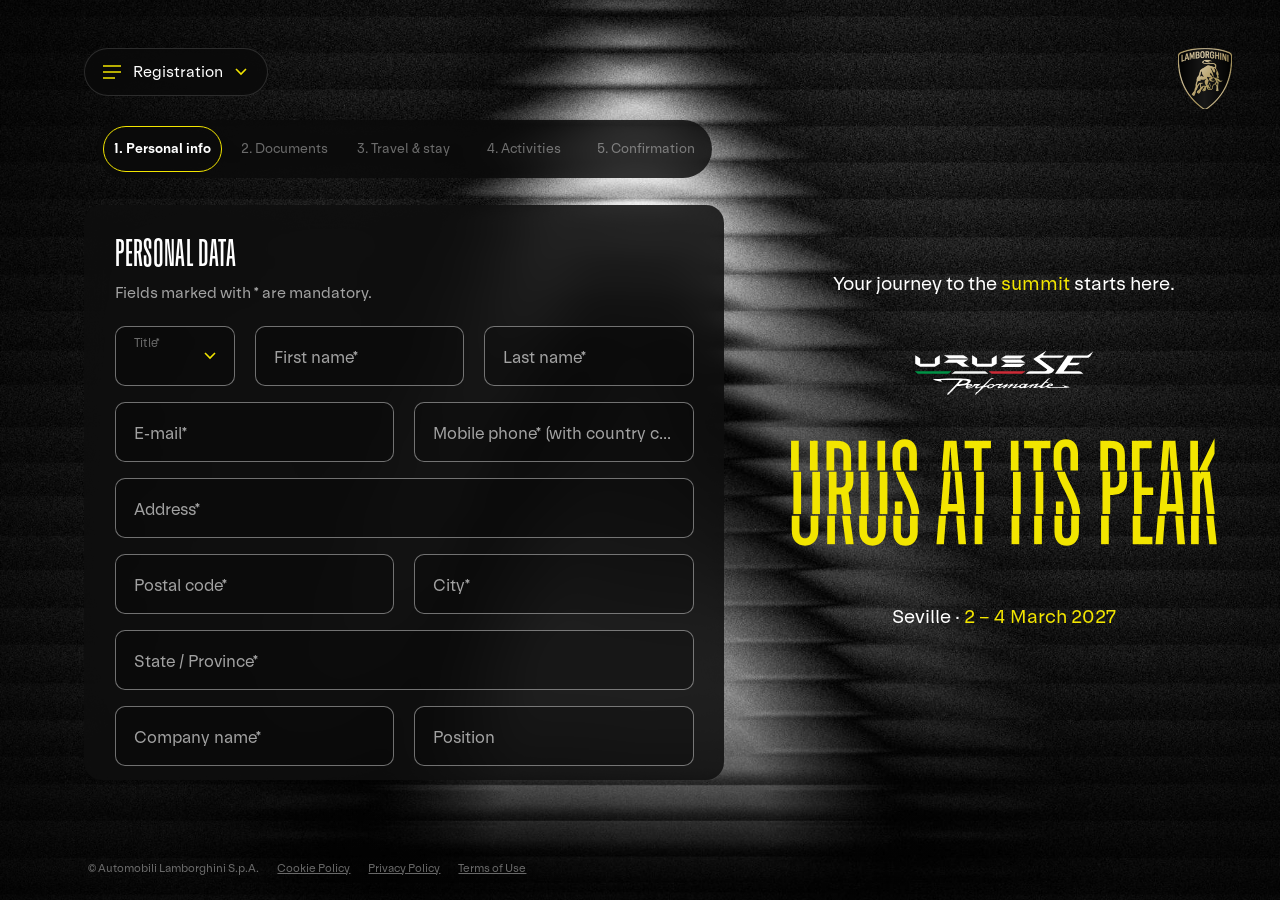
==== commit d35d2c34: "Updates" ====
--- a/landing/index.html
+++ b/landing/index.html
@@ -23,6 +23,21 @@
   <div class="bg__scan"></div>
 </div>
 
+<svg class="sprite" aria-hidden="true" focusable="false" style="position:absolute;width:0;height:0;overflow:hidden"><defs><symbol id="i-hotel" viewBox="0 0 24 24" fill="none" stroke="currentColor" stroke-width="1.5" stroke-linecap="round" stroke-linejoin="round"><path d="M4 21V5a1 1 0 0 1 1-1h9a1 1 0 0 1 1 1v16"/><path d="M15 10h4a1 1 0 0 1 1 1v10"/><path d="M2 21h20"/><path d="M8 8h3M8 12h3M8 16h3"/></symbol><symbol id="i-bed" viewBox="0 0 24 24" fill="none" stroke="currentColor" stroke-width="1.5" stroke-linecap="round" stroke-linejoin="round"><path d="M3 5v15"/><path d="M3 15h18v5"/><path d="M21 15v-2a3 3 0 0 0-3-3h-7v5"/><circle cx="7" cy="11.5" r="2"/></symbol><symbol id="i-dinner" viewBox="0 0 24 24" fill="none" stroke="currentColor" stroke-width="1.5" stroke-linecap="round" stroke-linejoin="round"><path d="M6 3v5a2 2 0 0 0 4 0V3"/><path d="M8 10v11"/><path d="M18 21V3c-2.2 1.4-3.5 4-3.5 7.5V14H18"/></symbol><symbol id="i-shuttle" viewBox="0 0 24 24" fill="none" stroke="currentColor" stroke-width="1.5" stroke-linecap="round" stroke-linejoin="round"><path d="M2 16V7a1 1 0 0 1 1-1h12l5 5v5"/><path d="M2 11h18"/><path d="M8 6v5"/><path d="M2 16h2.5M9.5 16h5M19.5 16H22"/><circle cx="7" cy="16.5" r="2.2"/><circle cx="17" cy="16.5" r="2.2"/></symbol><symbol id="i-flag" viewBox="0 0 24 24" fill="none" stroke="currentColor" stroke-width="1.5" stroke-linecap="round" stroke-linejoin="round"><path d="M5 21V4"/><path d="M5 4h12l-2.5 4.5L17 13H5"/></symbol><symbol id="i-enter" viewBox="0 0 24 24" fill="none" stroke="currentColor" stroke-width="1.5" stroke-linecap="round" stroke-linejoin="round"><path d="M14 4h4a2 2 0 0 1 2 2v12a2 2 0 0 1-2 2h-4"/><path d="M9 16l4-4-4-4"/><path d="M13 12H3"/></symbol><symbol id="i-clipboard" viewBox="0 0 24 24" fill="none" stroke="currentColor" stroke-width="1.5" stroke-linecap="round" stroke-linejoin="round"><rect x="5" y="4.5" width="14" height="16.5" rx="2"/><path d="M9 4.5V3h6v1.5"/><path d="M9 10h6M9 14h6M9 18h3"/></symbol><symbol id="i-wheel" viewBox="0 0 24 24" fill="none" stroke="currentColor" stroke-width="1.5" stroke-linecap="round" stroke-linejoin="round"><circle cx="12" cy="12" r="9"/><circle cx="12" cy="12" r="2.5"/><path d="M3.3 10.6l6.3 1M20.7 10.6l-6.3 1M12 14.5V21"/></symbol><symbol id="i-wrench" viewBox="0 0 24 24" fill="none" stroke="currentColor" stroke-width="1.5" stroke-linecap="round" stroke-linejoin="round"><path d="M14.7 6.3a4 4 0 0 0-5.4 5.4L3.5 17.5a1.8 1.8 0 0 0 3 3l5.8-5.8a4 4 0 0 0 5.4-5.4l-2.5 2.5-2.4-.6-.6-2.4z"/></symbol><symbol id="i-mic" viewBox="0 0 24 24" fill="none" stroke="currentColor" stroke-width="1.5" stroke-linecap="round" stroke-linejoin="round"><rect x="9" y="3" width="6" height="11" rx="3"/><path d="M5.5 11a6.5 6.5 0 0 0 13 0"/><path d="M12 17.5V21M8.5 21h7"/></symbol><symbol id="i-camera" viewBox="0 0 24 24" fill="none" stroke="currentColor" stroke-width="1.5" stroke-linecap="round" stroke-linejoin="round"><path d="M3 8.5a2 2 0 0 1 2-2h2.2L9 4h6l1.8 2.5H19a2 2 0 0 1 2 2V18a2 2 0 0 1-2 2H5a2 2 0 0 1-2-2z"/><circle cx="12" cy="13" r="3.5"/></symbol><symbol id="i-vr" viewBox="0 0 24 24" fill="none" stroke="currentColor" stroke-width="1.5" stroke-linecap="round" stroke-linejoin="round"><path d="M3 9a2 2 0 0 1 2-2h14a2 2 0 0 1 2 2v6a2 2 0 0 1-2 2h-4.2l-1.8-2.4h-2L9.2 17H5a2 2 0 0 1-2-2z"/><circle cx="8" cy="12" r="1.6"/><circle cx="16" cy="12" r="1.6"/></symbol><symbol id="i-plane" viewBox="0 0 24 24" fill="none" stroke="currentColor" stroke-width="1.5" stroke-linecap="round" stroke-linejoin="round"><path d="M10.5 3.8a1.5 1.5 0 0 1 3 0V9l7.5 4.6v2l-7.5-2.2v4.3l2 1.6V21L12 20l-3.5 1v-1.7l2-1.6v-4.3L3 15.6v-2L10.5 9z"/></symbol><symbol id="i-passport" viewBox="0 0 24 24" fill="none" stroke="currentColor" stroke-width="1.5" stroke-linecap="round" stroke-linejoin="round"><rect x="5" y="3" width="14" height="18" rx="2"/><circle cx="12" cy="10" r="3"/><path d="M9 16.5h6"/></symbol><symbol id="i-idcard" viewBox="0 0 24 24" fill="none" stroke="currentColor" stroke-width="1.5" stroke-linecap="round" stroke-linejoin="round"><rect x="2.5" y="5" width="19" height="14" rx="2"/><circle cx="8" cy="10.5" r="2"/><path d="M5 16c.6-1.5 1.7-2.3 3-2.3s2.4.8 3 2.3"/><path d="M14 10h5M14 14h3.5"/></symbol><symbol id="i-pin" viewBox="0 0 24 24" fill="none" stroke="currentColor" stroke-width="1.5" stroke-linecap="round" stroke-linejoin="round"><path d="M12 21s-7-6.1-7-11a7 7 0 0 1 14 0c0 4.9-7 11-7 11z"/><circle cx="12" cy="10" r="2.5"/></symbol><symbol id="i-phone" viewBox="0 0 24 24" fill="none" stroke="currentColor" stroke-width="1.5" stroke-linecap="round" stroke-linejoin="round"><path d="M5.5 3.5h3.3l1.7 4.3-2.2 1.4a11 11 0 0 0 6.5 6.5l1.4-2.2 4.3 1.7v3.3a2 2 0 0 1-2.1 2A16.5 16.5 0 0 1 3.5 5.6a2 2 0 0 1 2-2.1z"/></symbol><symbol id="i-sun" viewBox="0 0 24 24" fill="none" stroke="currentColor" stroke-width="1.5" stroke-linecap="round" stroke-linejoin="round"><circle cx="12" cy="12" r="4"/><path d="M12 2.5v2M12 19.5v2M4.6 4.6l1.4 1.4M18 18l1.4 1.4M2.5 12h2M19.5 12h2M4.6 19.4L6 18M18 6l1.4-1.4"/></symbol><symbol id="i-clock" viewBox="0 0 24 24" fill="none" stroke="currentColor" stroke-width="1.5" stroke-linecap="round" stroke-linejoin="round"><circle cx="12" cy="12" r="9"/><path d="M12 7v5l3.2 2"/></symbol><symbol id="i-hanger" viewBox="0 0 24 24" fill="none" stroke="currentColor" stroke-width="1.5" stroke-linecap="round" stroke-linejoin="round"><path d="M10 5.2a2 2 0 1 1 2 2V9l8.4 5.3a1 1 0 0 1-.5 1.9H4.1a1 1 0 0 1-.5-1.9L12 9"/></symbol><symbol id="i-helmet" viewBox="0 0 24 24" fill="none" stroke="currentColor" stroke-width="1.5" stroke-linecap="round" stroke-linejoin="round"><path d="M3 15.5a9 9 0 0 1 17.9-1.5V17a2 2 0 0 1-2 2H9.5L7.5 15.5z"/><path d="M12.5 10h8.2"/></symbol><symbol id="i-leaf" viewBox="0 0 24 24" fill="none" stroke="currentColor" stroke-width="1.5" stroke-linecap="round" stroke-linejoin="round"><path d="M5 19C5 10.5 11 5 20 4.5 20 13 14.5 19 6 19z"/><path d="M5 19l8-8"/></symbol><symbol id="i-headset" viewBox="0 0 24 24" fill="none" stroke="currentColor" stroke-width="1.5" stroke-linecap="round" stroke-linejoin="round"><path d="M4 14v-2a8 8 0 0 1 16 0v2"/><rect x="3" y="13" width="4" height="6" rx="1.5"/><rect x="17" y="13" width="4" height="6" rx="1.5"/><path d="M19 19a3 3 0 0 1-3 3h-3"/></symbol><symbol id="i-info" viewBox="0 0 24 24" fill="none" stroke="currentColor" stroke-width="1.5" stroke-linecap="round" stroke-linejoin="round"><circle cx="12" cy="12" r="9"/><path d="M12 11v5.5"/><path d="M12 7.6v.2"/></symbol></defs></svg>
+<nav class="secnav" aria-label="Sections">
+  <button type="button" class="secnav__btn" id="secnavBtn" aria-haspopup="true" aria-expanded="false" aria-controls="secnavMenu">
+    <svg class="secnav__icon" viewBox="0 0 18 14" aria-hidden="true"><path d="M0 1h18M0 7h18M0 13h12" fill="none" stroke="currentColor" stroke-width="1.6"/></svg>
+    <span class="secnav__label" id="secnavLabel">Registration</span>
+    <svg class="secnav__chev" viewBox="0 0 12 8" aria-hidden="true"><path d="M1 1l5 5 5-5" fill="none" stroke="currentColor" stroke-width="1.6"/></svg>
+  </button>
+  <ul class="secnav__menu" id="secnavMenu" hidden>
+    <li><a href="#registration" data-section-link="registration">Registration</a></li>
+    <li><a href="#program" data-section-link="program">Program</a></li>
+    <li><a href="#travel" data-section-link="travel">Travel &amp; Accommodation</a></li>
+    <li><a href="#faq" data-section-link="faq">FAQ</a></li>
+  </ul>
+</nav>
+
 <div class="page">
 
   <!-- ===================== HERO ===================== -->
@@ -44,6 +59,7 @@
   <!-- ===================== PANEL ===================== -->
   <main class="panel" id="main">
 
+    <div class="reg" data-section="registration" data-label="Registration">
     <ol class="stepper fade-up" style="--d:.4s" aria-label="Registration steps" id="stepper">
       <li class="is-current"><button type="button" data-goto="0">1. Personal info</button></li>
       <li><button type="button" data-goto="1">2. Documents</button></li>
@@ -232,7 +248,6 @@
             <p class="group__title" style="margin-top:20px">Other</p>
             <div class="choices">
               <label class="choice"><input type="checkbox" name="activity" value="Executive interview"><span>Executive interview</span></label>
-              <label class="choice"><input type="checkbox" name="activity" value="Mixed Reality"><span>Mixed Reality</span></label>
             </div>
             <div class="f" data-when="activity:Executive interview" style="margin-top:14px">
               <textarea id="interview_detail" name="interview_detail" placeholder=" " rows="3"></textarea><label for="interview_detail">Executive interview — details</label>
@@ -256,11 +271,11 @@
         <div class="summary" id="summary"></div>
 
         <label class="consent"><input type="checkbox" name="privacy" value="accepted" required>
-          <p><b>Privacy policy*</b>I declare I have read the privacy policy. <a href="#privacy" target="_blank" rel="noopener">Complete privacy policy</a></p></label>
+          <p><b>Purposes of processing – Privacy policy*</b>I declare I have read the privacy policy on the purposes of processing of my personal data. <a href="#purposes-of-processing" data-legal="purposes-of-processing" data-consent="privacy">Read the privacy policy</a></p></label>
         <label class="consent"><input type="checkbox" name="photo_disclaimer" value="accepted" required>
-          <p><b>Disclaimer photo / video*</b>I declare that I have read and accepted the photo/video disclaimer. <a href="#disclaimer" target="_blank" rel="noopener">Complete photo/video disclaimer</a></p></label>
+          <p><b>Photo-video disclaimer*</b>I declare that I have read and accepted the photo/video disclaimer. <a href="#photo-video-disclaimer" data-legal="photo-video-disclaimer" data-consent="photo_disclaimer">Read the photo-video disclaimer</a></p></label>
         <label class="consent"><input type="checkbox" name="terms" value="accepted" required>
-          <p><b>Terms and conditions*</b>By accessing any part or section of this site, the User agrees to be legally bound by the following terms and conditions. <a href="#terms" target="_blank" rel="noopener">Complete terms and conditions</a></p></label>
+          <p><b>Terms and conditions*</b>By accessing any part or section of this site, the User agrees to be legally bound by the following terms and conditions. <a href="#terms-of-use" data-legal="terms-of-use" data-consent="terms">Read the terms and conditions</a></p></label>
         <span class="err" id="consentErr" role="alert"></span>
       </section>
 
@@ -291,17 +306,131 @@
       <p>Yours sincerely,<br><span style="color:#fff">Lamborghini Event Team</span></p>
       <div class="concierge" data-concierge></div>
     </section>
+    </div>
+
+    <!-- ============ PROGRAM ============ -->
+    <section class="card info" data-section="program" data-label="Program" data-bg="arcs" hidden aria-labelledby="progT">
+      <h2 class="step__title" id="progT">Event program <span class="y">overview</span></h2>
+      <ol class="days">
+        <li class="day">
+          <p class="day__head"><span class="day__n">Day 1</span><span class="day__date" data-day="0"></span></p>
+          <ul class="day__list">
+            <li><svg class="ico" aria-hidden="true" focusable="false"><use href="#i-hotel"/></svg><span>Arrival at the hotel</span></li>
+            <li><svg class="ico" aria-hidden="true" focusable="false"><use href="#i-dinner"/></svg><span>Off-site evening dinner</span></li>
+          </ul>
+        </li>
+        <li class="day">
+          <p class="day__head"><span class="day__n">Day 2</span><span class="day__date" data-day="1"></span></p>
+          <ul class="day__list">
+            <li><svg class="ico" aria-hidden="true" focusable="false"><use href="#i-shuttle"/></svg><span>Transfer to Sevilla Circuit</span></li>
+            <li><svg class="ico" aria-hidden="true" focusable="false"><use href="#i-flag"/></svg><div><span>At the track you will have the following program points:</span>
+              <ul class="points">
+                <li><svg class="ico" aria-hidden="true" focusable="false"><use href="#i-enter"/></svg>Welcome</li>
+                <li><svg class="ico" aria-hidden="true" focusable="false"><use href="#i-clipboard"/></svg>Drivers' briefing</li>
+                <li><svg class="ico" aria-hidden="true" focusable="false"><use href="#i-wheel"/></svg>Track drive</li>
+                <li><svg class="ico" aria-hidden="true" focusable="false"><use href="#i-wrench"/></svg>Workshops</li>
+                <li><svg class="ico" aria-hidden="true" focusable="false"><use href="#i-mic"/></svg>Interviews <em>To be agreed with the PR team</em></li>
+                <li><svg class="ico" aria-hidden="true" focusable="false"><use href="#i-camera"/></svg>Photo and video session <em>To be agreed with the PR team</em></li>
+                <li><svg class="ico" aria-hidden="true" focusable="false"><use href="#i-vr"/></svg>Mixed reality</li>
+              </ul></div>
+            </li>
+          </ul>
+          <p class="note note--box note--ico"><svg class="ico" aria-hidden="true" focusable="false"><use href="#i-info"/></svg><span>Please note that it won't be possible to assign a specific car to each participant because of the rotation on track. Our staff will do their best to accommodate specific color requests, but it's not possible to install personal equipment on a car that will be in use all day.</span></p>
+          <ul class="day__list">
+            <li><svg class="ico" aria-hidden="true" focusable="false"><use href="#i-dinner"/></svg><span>Lunch at the Sevilla Circuit</span></li>
+            <li><svg class="ico" aria-hidden="true" focusable="false"><use href="#i-dinner"/></svg><span>Dinner at the hotel</span></li>
+          </ul>
+        </li>
+        <li class="day">
+          <p class="day__head"><span class="day__n">Day 3</span><span class="day__date" data-day="2"></span></p>
+          <ul class="day__list">
+            <li><svg class="ico" aria-hidden="true" focusable="false"><use href="#i-plane"/></svg><span>Departure</span></li>
+          </ul>
+          <p class="note note--box note--ico"><svg class="ico" aria-hidden="true" focusable="false"><use href="#i-info"/></svg><span>Possible departure late on day two, only on personal request and depending on flights availability. In this case, please note that you might miss a part of the program.</span></p>
+        </li>
+      </ol>
+      <div class="concierge" data-concierge></div>
+    </section>
+
+    <!-- ============ TRAVEL & ACCOMMODATION ============ -->
+    <section class="card info" data-section="travel" data-label="Travel &amp; Accommodation" data-bg="curtain" hidden aria-labelledby="travT">
+      <h2 class="step__title" id="travT">Travel &amp; <span class="y">accommodation</span></h2>
+      <div class="group">
+        <h3 class="group__title group__title--ico"><span class="ico-badge"><svg class="ico" aria-hidden="true" focusable="false"><use href="#i-shuttle"/></svg></span>Ground transportation</h3>
+        <p class="info__p">Our team will welcome you to the airport and guide you to our dedicated event shuttles.</p>
+      </div>
+      <div class="group">
+        <h3 class="group__title group__title--ico"><span class="ico-badge"><svg class="ico" aria-hidden="true" focusable="false"><use href="#i-bed"/></svg></span>Accommodation</h3>
+        <p class="info__p">A room has been reserved for you at: <a href="https://www.marriott.com/en-us/hotels/svqlc-hotel-alfonso-xiii-a-luxury-collection-hotel-seville/overview/" target="_blank" rel="noopener">Hotel Alfonso XIII</a></p>
+        <dl class="facts">
+          <dt><svg class="ico" aria-hidden="true" focusable="false"><use href="#i-pin"/></svg>Address</dt><dd>Calle San Fernando 2, Seville</dd>
+          <dt><svg class="ico" aria-hidden="true" focusable="false"><use href="#i-phone"/></svg>Tel</dt><dd>+34 954-917000</dd>
+        </dl>
+      </div>
+      <div class="group">
+        <h3 class="group__title group__title--ico"><span class="ico-badge"><svg class="ico" aria-hidden="true" focusable="false"><use href="#i-passport"/></svg></span>Visa</h3>
+        <p class="note note--box">Citizens from non-EU countries may enter Spain with a passport valid for at least three months after the planned date of departure from the Schengen Area. If you need a visa to enter Spain, please contact your local Spanish embassy. You can find important information on the entry requirements for Spain <a href="https://www.spain.info/en/travel-tips/visa-passport/" target="_blank" rel="noopener">here</a>. Please note that applying for a visa is an individual process and we cannot apply on your behalf. Let us know as soon as possible if you need a visa for your trip to Spain, our concierge team will be pleased to support you providing an invitation letter when needed.<br><br><strong>Important:</strong> please remember to verify that the expiration date of your passport is in at least six months' time.</p>
+      </div>
+      <div class="group">
+        <h3 class="group__title group__title--ico"><span class="ico-badge"><svg class="ico" aria-hidden="true" focusable="false"><use href="#i-idcard"/></svg></span>International driving license</h3>
+        <p class="info__p">In order to attend all event activities, please ensure you hold a valid international driving license that permits driving in Seville Circuit.</p>
+      </div>
+      <div class="concierge" data-concierge></div>
+    </section>
+
+    <!-- ============ FAQ ============ -->
+    <section class="card info" data-section="faq" data-label="FAQ" data-bg="diagonal" hidden aria-labelledby="faqT">
+      <h2 class="step__title" id="faqT">FAQ</h2>
+      <div class="faq">
+        <details><summary><span class="faq__ico"><svg class="ico" aria-hidden="true" focusable="false"><use href="#i-plane"/></svg></span><span class="faq__q">Which commercial airport is nearest to the venue?</span></summary>
+          <p>Seville Airport (SVQ – Aeropuerto de Sevilla-San Pablo) is the main international airport serving the area and is located approximately 12 km from your hotel.</p></details>
+        <details><summary><span class="faq__ico"><svg class="ico" aria-hidden="true" focusable="false"><use href="#i-sun"/></svg></span><span class="faq__q">What is the average temperature in Seville between late February and early March?</span></summary>
+          <p>Seville enjoys mild and pleasant spring-like weather during late February and early March, with average daytime temperatures around 19°C and nighttime temperatures around 8°C. The city typically experiences plenty of sunshine, offering comfortable conditions for outdoor activities.</p></details>
+        <details><summary><span class="faq__ico"><svg class="ico" aria-hidden="true" focusable="false"><use href="#i-pin"/></svg></span><span class="faq__q">Where is the Seville Circuit located?</span></summary>
+          <p>The Seville Circuit, officially known as Circuito de Sevilla, is located in Carmona, approximately 25 km east of Seville city centre.</p></details>
+        <details><summary><span class="faq__ico"><svg class="ico" aria-hidden="true" focusable="false"><use href="#i-clock"/></svg></span><span class="faq__q">How long is the transfer from the hotel to the Circuito de Sevilla?</span></summary>
+          <p>The transfer from Hotel to the Circuito de Sevilla takes approximately 25–30 minutes via our dedicated event shuttles, depending on traffic conditions.</p></details>
+        <details><summary><span class="faq__ico"><svg class="ico" aria-hidden="true" focusable="false"><use href="#i-hanger"/></svg></span><span class="faq__q">What is the dress code for the event?</span></summary>
+          <p>Smart casual attire is recommended for dinners and evening events. For the driving sessions at the Circuito de Sevilla, comfortable clothing and flat shoes.</p></details>
+        <details><summary><span class="faq__ico"><svg class="ico" aria-hidden="true" focusable="false"><use href="#i-helmet"/></svg></span><span class="faq__q">Are helmets and racing gear provided at the circuit?</span></summary>
+          <p>Yes, all necessary safety equipment, including helmets and balaclavas, will be provided on-site by our team at the circuit.</p></details>
+        <details><summary><span class="faq__ico"><svg class="ico" aria-hidden="true" focusable="false"><use href="#i-leaf"/></svg></span><span class="faq__q">Will dietary restrictions and allergies be accommodated?</span></summary>
+          <p>Yes, all meals are curated to accommodate specific dietary requirements. Please make sure to indicate any allergies, intolerances, or preferences during the registration process so our catering team can prepare accordingly.</p></details>
+      </div>
+      <div class="concierge" data-concierge></div>
+    </section>
 
     <footer class="site-foot">
       <span>© Automobili Lamborghini S.p.A.</span>
-      <a href="#privacy">Privacy policy</a>
-      <a href="#terms">Terms and conditions</a>
-      <a href="#cookies">Cookies</a>
+      <a href="#cookie-policy" data-legal="cookie-policy">Cookie Policy</a>
+      <a href="#privacy-policy" data-legal="privacy-policy">Privacy Policy</a>
+      <a href="#terms-of-use" data-legal="terms-of-use">Terms of Use</a>
     </footer>
   </main>
 </div>
 
+<div class="modal" id="legalModal" hidden>
+  <div class="modal__backdrop" data-modal-close></div>
+  <div class="modal__box" role="dialog" aria-modal="true" aria-labelledby="legalTitle">
+    <header class="modal__head">
+      <div>
+        <p class="modal__kicker" id="legalKicker"></p>
+        <h2 class="modal__title" id="legalTitle"></h2>
+      </div>
+      <button type="button" class="modal__close" data-modal-close aria-label="Close">
+        <svg viewBox="0 0 14 14" aria-hidden="true"><path d="M1 1l12 12M13 1L1 13" fill="none" stroke="currentColor" stroke-width="1.6"/></svg>
+      </button>
+    </header>
+    <div class="modal__body" id="legalBody" tabindex="0"></div>
+    <footer class="modal__foot" id="legalFoot" hidden>
+      <button type="button" class="btn btn--ghost" data-modal-close>Close</button>
+      <button type="button" class="btn" id="legalAccept">I have read and accept</button>
+    </footer>
+  </div>
+</div>
+
 <datalist id="countries"></datalist>
+<script src="assets/js/legal-content.js" defer></script>
 <script src="assets/js/app.js" defer></script>
 </body>
 </html>
--- a/landing/assets/css/styles.css
+++ b/landing/assets/css/styles.css
@@ -257,10 +257,10 @@
 .hero__shield{position:fixed;top:var(--edge);right:var(--edge);left:auto;width:clamp(54px,3.8vw,74px);height:auto;z-index:4}
 .hero__logo{display:block;width:clamp(170px,15vw,300px);height:auto;margin:0 auto calc(clamp(24px,5.5vh,64px) * -.35)}
 .stepper{position:relative;top:auto;flex:none}
-.panel > .card{flex:0 1 auto;min-height:0;overflow-y:auto;overscroll-behavior:contain;padding:var(--card-pad);scrollbar-width:thin;scrollbar-color:rgba(242,229,0,.55) transparent}
-.panel > .card::-webkit-scrollbar{width:8px}
-.panel > .card::-webkit-scrollbar-thumb{background:rgba(242,229,0,.45);border-radius:8px;border:2px solid transparent;background-clip:padding-box}
-.panel > .card::-webkit-scrollbar-track{background:transparent}
+.panel .card{flex:0 1 auto;min-height:0;overflow-y:auto;overscroll-behavior:contain;padding:var(--card-pad);scrollbar-width:thin;scrollbar-color:rgba(242,229,0,.55) transparent}
+.panel .card::-webkit-scrollbar{width:8px}
+.panel .card::-webkit-scrollbar-thumb{background:rgba(242,229,0,.45);border-radius:8px;border:2px solid transparent;background-clip:padding-box}
+.panel .card::-webkit-scrollbar-track{background:transparent}
 /* Continue / Back always sit after the last field */
 .card .actions{position:static;margin:30px 0 0;padding:0;background:none}
 .site-foot{position:fixed;left:var(--edge-f);right:auto;max-width:var(--col-f);bottom:calc(var(--edge) * .5);z-index:4;font-size:11px}
@@ -280,7 +280,7 @@
   .hero__meta{white-space:normal}
   .panel{flex:1 1 auto;align-self:auto;max-height:none;padding:10px 0 12px;gap:10px}
   .progress{position:relative;margin:0;padding:0 2px;background:none;backdrop-filter:none;-webkit-backdrop-filter:none;flex:none}
-  .panel > .card{flex:0 1 auto;--card-pad:18px}
+  .panel .card{flex:0 1 auto;--card-pad:18px}
   .site-foot{position:static;flex:none;gap:12px;justify-content:center}
   .card .actions{flex-direction:row;align-items:center;margin-top:24px}
   .card .actions .btn{width:auto;flex:1}
@@ -291,3 +291,167 @@
   .hero__title{max-width:230px}
   .hero__logo{width:104px}
 }
+
+/* ==========================================================================
+   Sections (Registration · Program · Travel & Accommodation · FAQ)
+   ========================================================================== */
+.reg{display:contents}
+.panel .card{flex:0 1 auto;min-height:0;overflow-y:auto;overscroll-behavior:contain;padding:var(--card-pad);scrollbar-width:thin;scrollbar-color:rgba(242,229,0,.55) transparent}
+.panel .card::-webkit-scrollbar{width:8px}
+.panel .card::-webkit-scrollbar-thumb{background:rgba(242,229,0,.45);border-radius:8px;border:2px solid transparent;background-clip:padding-box}
+.panel .card::-webkit-scrollbar-track{background:transparent}
+.info .step__title{margin-bottom:26px}
+.info .group{margin-bottom:28px}
+.info h3.group__title{margin:0 0 10px}
+.info__p{margin:0;color:var(--muted);font-size:15px;line-height:1.6}
+.info .concierge{margin-top:8px}
+
+/* Program timeline */
+.days{list-style:none;margin:0 0 30px;padding:0;display:grid;gap:26px}
+.day{position:relative;padding-left:26px;border-left:1px solid rgba(255,255,255,.14)}
+.day::before{content:"";position:absolute;left:-5px;top:7px;width:9px;height:9px;border-radius:50%;background:var(--yellow)}
+.day__head{display:flex;flex-wrap:wrap;align-items:baseline;gap:4px 14px;margin:0 0 12px}
+.day__n{font-family:var(--font-cnd);font-size:30px;line-height:1;text-transform:uppercase;letter-spacing:.01em}
+.day__date{font-size:13px;letter-spacing:.12em;text-transform:uppercase;color:var(--yellow);font-weight:700}
+.day__date:empty{display:none}
+.day__list{list-style:none;margin:0;padding:0;display:grid;gap:8px;font-size:15px}
+.day__list > li{position:relative;padding-left:16px}
+.day__list > li::before{content:"";position:absolute;left:0;top:.72em;width:7px;height:1px;background:var(--yellow)}
+.day .note--box{margin:14px 0}
+.points{list-style:none;margin:12px 0 4px;padding:0;display:flex;flex-wrap:wrap;gap:8px}
+.points li{display:inline-flex;flex-wrap:wrap;align-items:baseline;gap:2px 8px;padding:8px 14px;border:1px solid var(--line);border-radius:999px;font-size:14px;color:var(--text)}
+.points em{font-style:normal;font-size:11px;letter-spacing:.06em;text-transform:uppercase;color:var(--yellow)}
+
+/* Travel facts */
+.facts{display:grid;grid-template-columns:auto 1fr;gap:4px 18px;margin:12px 0 0;font-size:14px}
+.facts dt{color:var(--faint)}
+.facts dd{margin:0;color:var(--text)}
+
+/* FAQ accordion */
+.faq{display:grid;gap:10px;margin:0 0 30px}
+.faq details{border:1px solid rgba(255,255,255,.14);border-radius:var(--radius);background:rgba(0,0,0,.2);transition:border-color .25s}
+.faq details[open]{border-color:rgba(242,229,0,.55)}
+.faq summary{list-style:none;cursor:pointer;display:flex;justify-content:space-between;align-items:center;gap:16px;padding:16px 18px;font-size:15px;color:var(--text)}
+.faq summary::-webkit-details-marker{display:none}
+.faq summary::after{content:"";flex:none;width:9px;height:9px;border-right:1.6px solid var(--yellow);border-bottom:1.6px solid var(--yellow);transform:rotate(45deg) translate(-2px,-2px);transition:transform .3s var(--ease)}
+.faq details[open] summary::after{transform:rotate(-135deg) translate(-2px,-2px)}
+.faq summary:focus-visible{outline:2px solid var(--yellow);outline-offset:2px;border-radius:var(--radius)}
+.faq details p{margin:0;padding:0 18px 18px;color:var(--muted);font-size:14px;line-height:1.65}
+
+/* ---------- Section menu (index / dropdown) ---------- */
+.secnav{position:fixed;z-index:20;top:var(--edge);left:var(--edge-f)}
+.secnav__btn{all:unset;box-sizing:border-box;cursor:pointer;display:inline-flex;align-items:center;gap:12px;height:48px;padding:0 20px 0 18px;border-radius:999px;background:rgba(10,10,10,.82);backdrop-filter:blur(10px);-webkit-backdrop-filter:blur(10px);border:1px solid rgba(255,255,255,.14);color:var(--text);font-size:15px;transition:border-color .25s}
+.secnav__btn:hover,.secnav__btn[aria-expanded="true"]{border-color:var(--yellow)}
+.secnav__btn:focus-visible{outline:2px solid var(--yellow);outline-offset:3px}
+.secnav__icon{width:18px;height:14px;color:var(--yellow);flex:none}
+.secnav__chev{width:12px;height:8px;color:var(--yellow);flex:none;transition:transform .3s var(--ease)}
+.secnav__btn[aria-expanded="true"] .secnav__chev{transform:rotate(180deg)}
+.secnav__label{white-space:nowrap}
+.secnav__menu{list-style:none;margin:10px 0 0;padding:8px;min-width:280px;border-radius:16px;background:rgba(14,14,14,.96);backdrop-filter:blur(14px);-webkit-backdrop-filter:blur(14px);border:1px solid rgba(255,255,255,.12);box-shadow:0 18px 50px rgba(0,0,0,.6);animation:stepIn .3s var(--ease) both}
+.secnav__menu a{display:flex;align-items:center;gap:12px;padding:12px 14px;border-radius:10px;color:var(--muted);text-decoration:none;font-size:15px;white-space:nowrap}
+.secnav__menu a::before{content:"";width:6px;height:6px;border-radius:50%;background:transparent;border:1px solid var(--line-strong);flex:none}
+.secnav__menu a:hover,.secnav__menu a:focus-visible{background:rgba(255,255,255,.06);color:var(--text);outline:none}
+.secnav__menu a[aria-current="page"]{color:var(--yellow)}
+.secnav__menu a[aria-current="page"]::before{background:var(--yellow);border-color:var(--yellow)}
+/* reserve room above the form block for the menu (symmetric, so both columns stay centred) */
+@media (min-width:901px){
+  .page{padding-top:max(var(--vpad), calc(var(--edge) + 72px));padding-bottom:max(var(--vpad), calc(var(--edge) + 72px))}
+}
+
+/* ---------- Legal modal ---------- */
+.modal{position:fixed;inset:0;z-index:100;display:flex;align-items:center;justify-content:center;padding:max(16px,var(--edge))}
+.modal__backdrop{position:absolute;inset:0;background:rgba(0,0,0,.72);backdrop-filter:blur(6px);-webkit-backdrop-filter:blur(6px);animation:fadeIn .3s ease both}
+.modal__box{position:relative;display:flex;flex-direction:column;width:min(820px,100%);max-height:100%;min-height:0;background:#0e0e0e;border:1px solid rgba(255,255,255,.1);border-radius:var(--radius-lg);box-shadow:0 30px 80px rgba(0,0,0,.7);animation:stepIn .45s var(--ease) both}
+.modal__head{flex:none;display:flex;justify-content:space-between;align-items:flex-start;gap:20px;padding:var(--card-pad) var(--card-pad) 18px;border-bottom:1px solid rgba(255,255,255,.08)}
+.modal__kicker{margin:0 0 8px;font-size:12px;font-weight:700;letter-spacing:.14em;text-transform:uppercase;color:var(--yellow)}
+.modal__title{margin:0;font-family:var(--font-cnd);font-weight:400;font-size:clamp(30px,2.6vw,46px);line-height:.95;text-transform:uppercase;text-wrap:balance}
+.modal__close{all:unset;box-sizing:border-box;flex:none;cursor:pointer;width:44px;height:44px;border-radius:50%;border:1px solid rgba(255,255,255,.2);display:grid;place-items:center;color:var(--text);transition:border-color .25s,color .25s}
+.modal__close svg{width:14px;height:14px}
+.modal__close:hover,.modal__close:focus-visible{border-color:var(--yellow);color:var(--yellow)}
+.modal__close:focus-visible{outline:2px solid var(--yellow);outline-offset:2px}
+.modal__body{flex:1 1 auto;min-height:0;overflow-y:auto;overscroll-behavior:contain;padding:22px var(--card-pad) var(--card-pad);font-size:14px;line-height:1.7;color:rgba(255,255,255,.78);scrollbar-width:thin;scrollbar-color:rgba(242,229,0,.55) transparent}
+.modal__body:focus-visible{outline:none}
+.modal__body::-webkit-scrollbar{width:8px}
+.modal__body::-webkit-scrollbar-thumb{background:rgba(242,229,0,.45);border-radius:8px;border:2px solid transparent;background-clip:padding-box}
+.modal__body h3{margin:26px 0 8px;font-size:12px;font-weight:700;letter-spacing:.14em;text-transform:uppercase;color:var(--yellow);line-height:1.5}
+.modal__body h3:first-child{margin-top:0}
+.modal__body p{margin:0 0 12px;max-width:72ch;overflow-wrap:anywhere}
+.modal__body ul{margin:0 0 14px;padding:0;list-style:none;display:grid;gap:6px;max-width:72ch}
+.modal__body li{position:relative;padding-left:18px}
+.modal__body li::before{content:"";position:absolute;left:0;top:.8em;width:8px;height:1px;background:var(--yellow)}
+.modal__body .tbl{overflow-x:auto;margin:8px 0 0}
+.modal__body table{width:100%;border-collapse:collapse;font-size:13px;min-width:420px}
+.modal__body th{text-align:left;font-weight:700;color:var(--text);padding:10px 12px;border-bottom:1px solid rgba(255,255,255,.2)}
+.modal__body td{padding:12px;color:var(--faint);border-bottom:1px solid rgba(255,255,255,.08)}
+.modal__foot{flex:none;display:flex;justify-content:flex-end;align-items:center;gap:14px;padding:16px var(--card-pad);border-top:1px solid rgba(255,255,255,.08)}
+@keyframes fadeIn{from{opacity:0}to{opacity:1}}
+
+/* consent links open the document; keep them clearly tappable */
+.consent a{white-space:nowrap}
+
+@media (max-width:900px){
+  .secnav{top:12px;left:16px}
+  .secnav__btn{width:40px;height:40px;padding:0;justify-content:center;gap:0}
+  .secnav__label,.secnav__chev{display:none}
+  .secnav__menu{position:fixed;left:16px;right:16px;min-width:0;margin-top:8px}
+  .info .step__title{margin-bottom:20px}
+  .day__n{font-size:26px}
+  .modal{padding:12px}
+  .modal__foot{flex-direction:column-reverse;align-items:stretch}
+  .modal__foot .btn{width:100%}
+  .consent a{white-space:normal}
+}
+.points li{border-radius:14px}
+@media (max-width:900px){
+  .site-foot{max-width:none;justify-content:center;text-align:center;gap:4px 12px;font-size:11px}
+}
+
+/* ==========================================================================
+   Iconography (line icons, brand yellow) for Program · Travel · FAQ
+   ========================================================================== */
+.ico{width:18px;height:18px;flex:none;color:var(--yellow);display:inline-block;vertical-align:middle}
+.info{animation:none}
+/* Program */
+.day__list > li{display:flex;align-items:flex-start;gap:12px;padding-left:0}
+.day__list > li::before{display:none}
+.day__list > li > .ico{margin-top:1px}
+.day__list > li > div{min-width:0;flex:1}
+.points li{gap:2px 8px;align-items:center}
+.points li .ico{width:16px;height:16px}
+.points em{flex-basis:auto}
+.note--ico{display:flex;gap:12px;align-items:flex-start}
+.note--ico > .ico{margin-top:2px}
+/* Travel */
+.group__title--ico{display:flex;align-items:center;gap:12px}
+.ico-badge{flex:none;display:grid;place-items:center;width:34px;height:34px;border-radius:50%;border:1px solid rgba(242,229,0,.35);background:rgba(242,229,0,.06)}
+.ico-badge .ico{width:17px;height:17px}
+.facts dt{display:flex;align-items:center;gap:8px}
+.facts dt .ico{width:15px;height:15px}
+/* FAQ */
+.faq summary{justify-content:flex-start}
+.faq__ico{flex:none;display:grid;place-items:center;width:34px;height:34px;border-radius:50%;border:1px solid rgba(242,229,0,.35);background:rgba(242,229,0,.06)}
+.faq__ico .ico{width:17px;height:17px}
+.faq__q{flex:1;min-width:0}
+.faq details p{padding-left:70px}
+/* Concierge */
+.concierge b{display:flex;align-items:center;gap:8px}
+.concierge b .ico{width:16px;height:16px}
+@media (max-width:900px){
+  .faq details p{padding-left:18px}
+  .faq__ico{width:30px;height:30px}
+  .ico-badge{width:30px;height:30px}
+}
+
+/* FAQ — dynamic states (open state reacts as soon as the toggle starts) */
+.faq details{transition:border-color .35s ease,background-color .35s ease}
+.faq details[open]{border-color:rgba(255,255,255,.14)}
+.faq details[open]:not(.is-closing){border-color:rgba(242,229,0,.55);background:rgba(242,229,0,.035)}
+.faq details[open] summary::after{transform:rotate(45deg) translate(-2px,-2px)}
+.faq details[open]:not(.is-closing) summary::after{transform:rotate(-135deg) translate(-2px,-2px)}
+.faq__ico{transition:background-color .35s ease,border-color .35s ease}
+.faq__ico .ico{transition:color .35s ease}
+.faq details[open]:not(.is-closing) .faq__ico{background:var(--yellow);border-color:var(--yellow)}
+.faq details[open]:not(.is-closing) .faq__ico .ico{color:#0a0a0a}
+.faq summary{transition:color .25s ease}
+.faq summary:hover .faq__q{color:#fff}
+.faq details:not([open]) summary:hover .faq__ico{border-color:var(--yellow)}
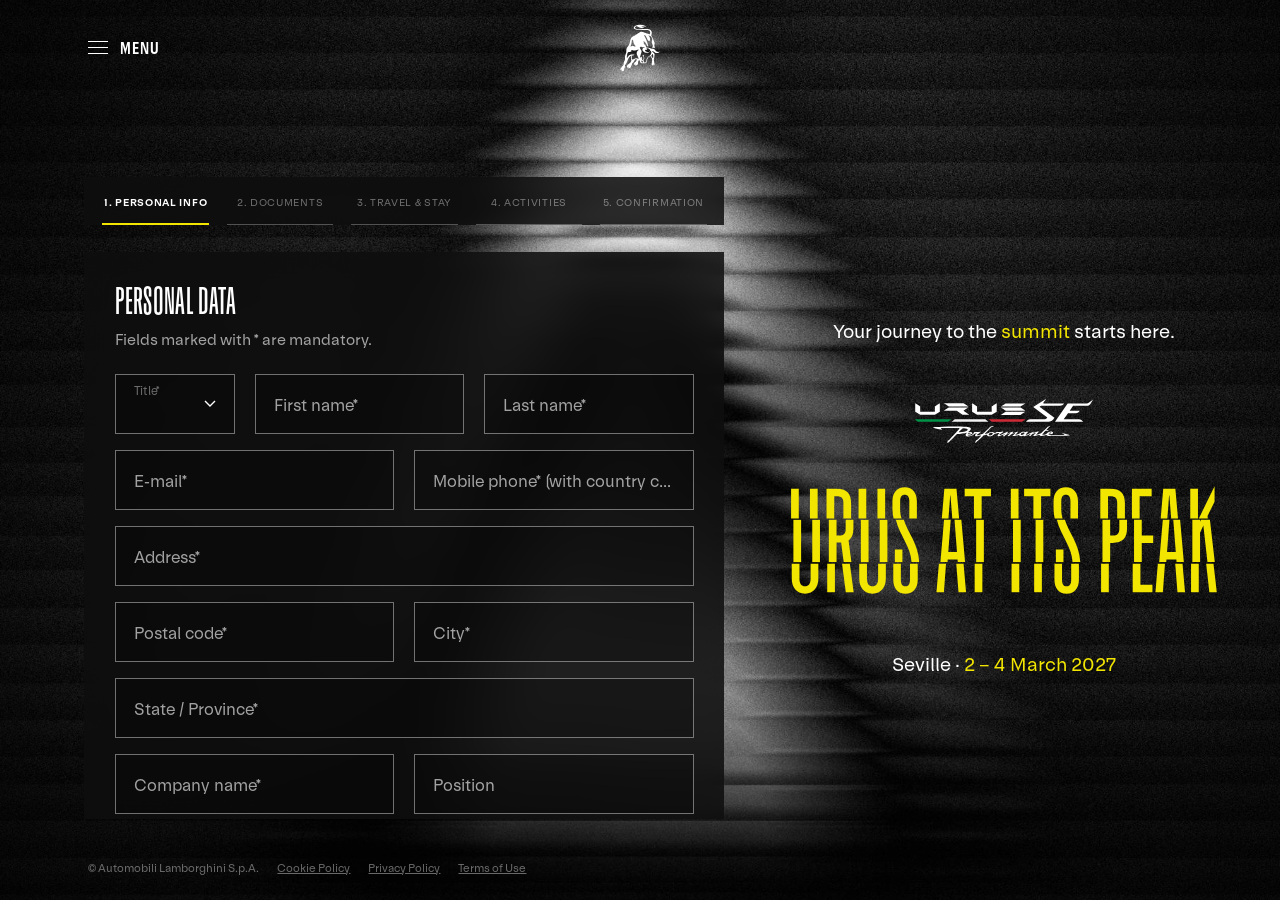
==== commit fbe96ea0: "Feedback" ====
--- a/landing/index.html
+++ b/landing/index.html
@@ -24,25 +24,38 @@
 </div>
 
 <svg class="sprite" aria-hidden="true" focusable="false" style="position:absolute;width:0;height:0;overflow:hidden"><defs><symbol id="i-hotel" viewBox="0 0 24 24" fill="none" stroke="currentColor" stroke-width="1.5" stroke-linecap="round" stroke-linejoin="round"><path d="M4 21V5a1 1 0 0 1 1-1h9a1 1 0 0 1 1 1v16"/><path d="M15 10h4a1 1 0 0 1 1 1v10"/><path d="M2 21h20"/><path d="M8 8h3M8 12h3M8 16h3"/></symbol><symbol id="i-bed" viewBox="0 0 24 24" fill="none" stroke="currentColor" stroke-width="1.5" stroke-linecap="round" stroke-linejoin="round"><path d="M3 5v15"/><path d="M3 15h18v5"/><path d="M21 15v-2a3 3 0 0 0-3-3h-7v5"/><circle cx="7" cy="11.5" r="2"/></symbol><symbol id="i-dinner" viewBox="0 0 24 24" fill="none" stroke="currentColor" stroke-width="1.5" stroke-linecap="round" stroke-linejoin="round"><path d="M6 3v5a2 2 0 0 0 4 0V3"/><path d="M8 10v11"/><path d="M18 21V3c-2.2 1.4-3.5 4-3.5 7.5V14H18"/></symbol><symbol id="i-shuttle" viewBox="0 0 24 24" fill="none" stroke="currentColor" stroke-width="1.5" stroke-linecap="round" stroke-linejoin="round"><path d="M2 16V7a1 1 0 0 1 1-1h12l5 5v5"/><path d="M2 11h18"/><path d="M8 6v5"/><path d="M2 16h2.5M9.5 16h5M19.5 16H22"/><circle cx="7" cy="16.5" r="2.2"/><circle cx="17" cy="16.5" r="2.2"/></symbol><symbol id="i-flag" viewBox="0 0 24 24" fill="none" stroke="currentColor" stroke-width="1.5" stroke-linecap="round" stroke-linejoin="round"><path d="M5 21V4"/><path d="M5 4h12l-2.5 4.5L17 13H5"/></symbol><symbol id="i-enter" viewBox="0 0 24 24" fill="none" stroke="currentColor" stroke-width="1.5" stroke-linecap="round" stroke-linejoin="round"><path d="M14 4h4a2 2 0 0 1 2 2v12a2 2 0 0 1-2 2h-4"/><path d="M9 16l4-4-4-4"/><path d="M13 12H3"/></symbol><symbol id="i-clipboard" viewBox="0 0 24 24" fill="none" stroke="currentColor" stroke-width="1.5" stroke-linecap="round" stroke-linejoin="round"><rect x="5" y="4.5" width="14" height="16.5" rx="2"/><path d="M9 4.5V3h6v1.5"/><path d="M9 10h6M9 14h6M9 18h3"/></symbol><symbol id="i-wheel" viewBox="0 0 24 24" fill="none" stroke="currentColor" stroke-width="1.5" stroke-linecap="round" stroke-linejoin="round"><circle cx="12" cy="12" r="9"/><circle cx="12" cy="12" r="2.5"/><path d="M3.3 10.6l6.3 1M20.7 10.6l-6.3 1M12 14.5V21"/></symbol><symbol id="i-wrench" viewBox="0 0 24 24" fill="none" stroke="currentColor" stroke-width="1.5" stroke-linecap="round" stroke-linejoin="round"><path d="M14.7 6.3a4 4 0 0 0-5.4 5.4L3.5 17.5a1.8 1.8 0 0 0 3 3l5.8-5.8a4 4 0 0 0 5.4-5.4l-2.5 2.5-2.4-.6-.6-2.4z"/></symbol><symbol id="i-mic" viewBox="0 0 24 24" fill="none" stroke="currentColor" stroke-width="1.5" stroke-linecap="round" stroke-linejoin="round"><rect x="9" y="3" width="6" height="11" rx="3"/><path d="M5.5 11a6.5 6.5 0 0 0 13 0"/><path d="M12 17.5V21M8.5 21h7"/></symbol><symbol id="i-camera" viewBox="0 0 24 24" fill="none" stroke="currentColor" stroke-width="1.5" stroke-linecap="round" stroke-linejoin="round"><path d="M3 8.5a2 2 0 0 1 2-2h2.2L9 4h6l1.8 2.5H19a2 2 0 0 1 2 2V18a2 2 0 0 1-2 2H5a2 2 0 0 1-2-2z"/><circle cx="12" cy="13" r="3.5"/></symbol><symbol id="i-vr" viewBox="0 0 24 24" fill="none" stroke="currentColor" stroke-width="1.5" stroke-linecap="round" stroke-linejoin="round"><path d="M3 9a2 2 0 0 1 2-2h14a2 2 0 0 1 2 2v6a2 2 0 0 1-2 2h-4.2l-1.8-2.4h-2L9.2 17H5a2 2 0 0 1-2-2z"/><circle cx="8" cy="12" r="1.6"/><circle cx="16" cy="12" r="1.6"/></symbol><symbol id="i-plane" viewBox="0 0 24 24" fill="none" stroke="currentColor" stroke-width="1.5" stroke-linecap="round" stroke-linejoin="round"><path d="M10.5 3.8a1.5 1.5 0 0 1 3 0V9l7.5 4.6v2l-7.5-2.2v4.3l2 1.6V21L12 20l-3.5 1v-1.7l2-1.6v-4.3L3 15.6v-2L10.5 9z"/></symbol><symbol id="i-passport" viewBox="0 0 24 24" fill="none" stroke="currentColor" stroke-width="1.5" stroke-linecap="round" stroke-linejoin="round"><rect x="5" y="3" width="14" height="18" rx="2"/><circle cx="12" cy="10" r="3"/><path d="M9 16.5h6"/></symbol><symbol id="i-idcard" viewBox="0 0 24 24" fill="none" stroke="currentColor" stroke-width="1.5" stroke-linecap="round" stroke-linejoin="round"><rect x="2.5" y="5" width="19" height="14" rx="2"/><circle cx="8" cy="10.5" r="2"/><path d="M5 16c.6-1.5 1.7-2.3 3-2.3s2.4.8 3 2.3"/><path d="M14 10h5M14 14h3.5"/></symbol><symbol id="i-pin" viewBox="0 0 24 24" fill="none" stroke="currentColor" stroke-width="1.5" stroke-linecap="round" stroke-linejoin="round"><path d="M12 21s-7-6.1-7-11a7 7 0 0 1 14 0c0 4.9-7 11-7 11z"/><circle cx="12" cy="10" r="2.5"/></symbol><symbol id="i-phone" viewBox="0 0 24 24" fill="none" stroke="currentColor" stroke-width="1.5" stroke-linecap="round" stroke-linejoin="round"><path d="M5.5 3.5h3.3l1.7 4.3-2.2 1.4a11 11 0 0 0 6.5 6.5l1.4-2.2 4.3 1.7v3.3a2 2 0 0 1-2.1 2A16.5 16.5 0 0 1 3.5 5.6a2 2 0 0 1 2-2.1z"/></symbol><symbol id="i-sun" viewBox="0 0 24 24" fill="none" stroke="currentColor" stroke-width="1.5" stroke-linecap="round" stroke-linejoin="round"><circle cx="12" cy="12" r="4"/><path d="M12 2.5v2M12 19.5v2M4.6 4.6l1.4 1.4M18 18l1.4 1.4M2.5 12h2M19.5 12h2M4.6 19.4L6 18M18 6l1.4-1.4"/></symbol><symbol id="i-clock" viewBox="0 0 24 24" fill="none" stroke="currentColor" stroke-width="1.5" stroke-linecap="round" stroke-linejoin="round"><circle cx="12" cy="12" r="9"/><path d="M12 7v5l3.2 2"/></symbol><symbol id="i-hanger" viewBox="0 0 24 24" fill="none" stroke="currentColor" stroke-width="1.5" stroke-linecap="round" stroke-linejoin="round"><path d="M10 5.2a2 2 0 1 1 2 2V9l8.4 5.3a1 1 0 0 1-.5 1.9H4.1a1 1 0 0 1-.5-1.9L12 9"/></symbol><symbol id="i-helmet" viewBox="0 0 24 24" fill="none" stroke="currentColor" stroke-width="1.5" stroke-linecap="round" stroke-linejoin="round"><path d="M3 15.5a9 9 0 0 1 17.9-1.5V17a2 2 0 0 1-2 2H9.5L7.5 15.5z"/><path d="M12.5 10h8.2"/></symbol><symbol id="i-leaf" viewBox="0 0 24 24" fill="none" stroke="currentColor" stroke-width="1.5" stroke-linecap="round" stroke-linejoin="round"><path d="M5 19C5 10.5 11 5 20 4.5 20 13 14.5 19 6 19z"/><path d="M5 19l8-8"/></symbol><symbol id="i-headset" viewBox="0 0 24 24" fill="none" stroke="currentColor" stroke-width="1.5" stroke-linecap="round" stroke-linejoin="round"><path d="M4 14v-2a8 8 0 0 1 16 0v2"/><rect x="3" y="13" width="4" height="6" rx="1.5"/><rect x="17" y="13" width="4" height="6" rx="1.5"/><path d="M19 19a3 3 0 0 1-3 3h-3"/></symbol><symbol id="i-info" viewBox="0 0 24 24" fill="none" stroke="currentColor" stroke-width="1.5" stroke-linecap="round" stroke-linejoin="round"><circle cx="12" cy="12" r="9"/><path d="M12 11v5.5"/><path d="M12 7.6v.2"/></symbol></defs></svg>
-<nav class="secnav" aria-label="Sections">
-  <button type="button" class="secnav__btn" id="secnavBtn" aria-haspopup="true" aria-expanded="false" aria-controls="secnavMenu">
-    <svg class="secnav__icon" viewBox="0 0 18 14" aria-hidden="true"><path d="M0 1h18M0 7h18M0 13h12" fill="none" stroke="currentColor" stroke-width="1.6"/></svg>
-    <span class="secnav__label" id="secnavLabel">Registration</span>
-    <svg class="secnav__chev" viewBox="0 0 12 8" aria-hidden="true"><path d="M1 1l5 5 5-5" fill="none" stroke="currentColor" stroke-width="1.6"/></svg>
-  </button>
-  <ul class="secnav__menu" id="secnavMenu" hidden>
-    <li><a href="#registration" data-section-link="registration">Registration</a></li>
-    <li><a href="#program" data-section-link="program">Program</a></li>
-    <li><a href="#travel" data-section-link="travel">Travel &amp; Accommodation</a></li>
-    <li><a href="#faq" data-section-link="faq">FAQ</a></li>
-  </ul>
+<header class="topbar">
+  <div class="topbar__in">
+    <button type="button" class="topbar__menu" id="secnavBtn" aria-haspopup="true" aria-expanded="false" aria-controls="secnavMenu">
+      <span class="topbar__burger" aria-hidden="true"><i></i><i></i><i></i></span>
+      <span class="topbar__menu-txt">Menu</span>
+      <span class="sr-only">, current section: <span id="secnavLabel">Registration</span></span>
+    </button>
+    <a class="topbar__logo" href="#registration" data-section-link="registration" aria-label="Automobili Lamborghini — back to Registration">
+      <img src="assets/img/lamborghini-bull.svg" alt="" width="70" height="72">
+    </a>
+  </div>
+</header>
+<nav class="megamenu" id="secnavMenu" aria-label="Sections" hidden>
+  <div class="megamenu__in">
+    <ul class="megamenu__main">
+      <li><a href="#registration" data-section-link="registration"><span>Registration</span><svg class="megamenu__chev" viewBox="0 0 8 14" aria-hidden="true"><path d="M1 1l6 6-6 6" fill="none" stroke="currentColor" stroke-width="1.3"/></svg></a></li>
+      <li><a href="#program" data-section-link="program"><span>Program</span><svg class="megamenu__chev" viewBox="0 0 8 14" aria-hidden="true"><path d="M1 1l6 6-6 6" fill="none" stroke="currentColor" stroke-width="1.3"/></svg></a></li>
+      <li><a href="#travel" data-section-link="travel"><span>Travel &amp; Accommodation</span><svg class="megamenu__chev" viewBox="0 0 8 14" aria-hidden="true"><path d="M1 1l6 6-6 6" fill="none" stroke="currentColor" stroke-width="1.3"/></svg></a></li>
+      <li><a href="#faq" data-section-link="faq"><span>FAQ</span><svg class="megamenu__chev" viewBox="0 0 8 14" aria-hidden="true"><path d="M1 1l6 6-6 6" fill="none" stroke="currentColor" stroke-width="1.3"/></svg></a></li>
+    </ul>
+    <ul class="megamenu__sub">
+      <li><a href="#cookie-policy" data-legal="cookie-policy">Cookie Policy</a></li>
+      <li><a href="#privacy-policy" data-legal="privacy-policy">Privacy Policy</a></li>
+      <li><a href="#terms-of-use" data-legal="terms-of-use">Terms of Use</a></li>
+    </ul>
+  </div>
 </nav>
 
 <div class="page">
 
   <!-- ===================== HERO ===================== -->
   <header class="hero">
-    <img class="hero__shield fade-up" style="--d:.1s" src="assets/img/shield-provisional.png" alt="Automobili Lamborghini">
     <div class="hero__body">
       <p class="hero__kicker fade-up" style="--d:.05s">Your journey to the <span class="y">summit</span> starts here.</p>
       <img class="hero__logo fade-up" style="--d:.2s" src="assets/img/logo-urus-se-performante.svg" alt="Urus SE Performante" width="741" height="200">
--- a/landing/assets/css/styles.css
+++ b/landing/assets/css/styles.css
@@ -455,3 +455,118 @@
 .faq summary{transition:color .25s ease}
 .faq summary:hover .faq__q{color:#fff}
 .faq details:not([open]) summary:hover .faq__ico{border-color:var(--yellow)}
+
+/* ==========================================================================
+   Client feedback (lamborghini.com as reference)
+   - square / linear / rectangular shapes only
+   - icons in white, no circles
+   - header + menu as on lamborghini.com
+   ========================================================================== */
+@font-face{font-family:"Lambotype Cnd";src:url("../fonts/LambotypeCnd-Bold.woff2") format("woff2");font-weight:700;font-display:swap}
+:root{--hdr:64px;--font-cnd-b:"Lambotype Cnd","Arial Narrow",Arial,sans-serif}
+*,*::before,*::after{border-radius:0!important}
+.panel .card::-webkit-scrollbar-thumb,.modal__body::-webkit-scrollbar-thumb,.mv__canvas::-webkit-scrollbar-thumb{border-radius:0!important}
+
+/* ---------- Top bar ---------- */
+.secnav{display:none!important}
+.topbar{position:fixed;inset:0 0 auto;z-index:40;height:var(--hdr);background:rgba(24,24,24,.94);backdrop-filter:blur(12px);-webkit-backdrop-filter:blur(12px);border-bottom:1px solid rgba(255,255,255,.06)}
+.topbar__in{height:100%;display:grid;grid-template-columns:1fr auto 1fr;align-items:center;padding:0 var(--edge-f)}
+.topbar__menu{all:unset;box-sizing:border-box;justify-self:start;cursor:pointer;display:inline-flex;align-items:center;gap:12px;height:44px;padding:0 4px;color:#fff;font-family:var(--font-cnd-b);font-weight:700;font-size:15px;letter-spacing:.06em;text-transform:uppercase}
+.topbar__menu:focus-visible{outline:2px solid var(--yellow);outline-offset:2px}
+.topbar__burger{position:relative;width:20px;height:14px;flex:none}
+.topbar__burger i{position:absolute;left:0;right:0;height:1.5px;background:#fff;transition:transform .35s var(--ease),opacity .25s,top .35s var(--ease)}
+.topbar__burger i:nth-child(1){top:0}.topbar__burger i:nth-child(2){top:6px}.topbar__burger i:nth-child(3){top:12px}
+.topbar__menu[aria-expanded="true"] .topbar__burger i:nth-child(1){top:6px;transform:rotate(45deg)}
+.topbar__menu[aria-expanded="true"] .topbar__burger i:nth-child(2){opacity:0}
+.topbar__menu[aria-expanded="true"] .topbar__burger i:nth-child(3){top:6px;transform:rotate(-45deg)}
+.topbar__menu:hover .topbar__menu-txt{color:var(--yellow)}
+.topbar__logo{justify-self:center;display:block;line-height:0}
+.topbar__logo img{height:44px;width:auto}
+.topbar__logo:focus-visible{outline:2px solid var(--yellow);outline-offset:4px}
+
+/* ---------- Mega menu ---------- */
+.megamenu{position:fixed;inset:var(--hdr) 0 0 0;z-index:35;background:#000;overflow-y:auto;animation:menuIn .4s var(--ease) both}
+@keyframes menuIn{from{opacity:0;transform:translateY(-8px)}to{opacity:1;transform:none}}
+.megamenu__in{padding:clamp(28px,5vh,56px) var(--edge-f) 48px}
+.megamenu ul{list-style:none;margin:0;padding:0;display:grid;grid-template-columns:repeat(3,minmax(0,1fr));column-gap:clamp(24px,3vw,56px)}
+.megamenu__main a{display:flex;justify-content:space-between;align-items:center;gap:16px;padding:20px 0 14px;border-bottom:1px solid rgba(255,255,255,.28);color:#fff;text-decoration:none;font-family:var(--font-cnd-b);font-weight:700;font-size:16px;letter-spacing:.04em;text-transform:uppercase;transition:border-color .25s,color .25s}
+.megamenu__chev{width:8px;height:14px;flex:none;color:#fff;transition:transform .3s var(--ease)}
+.megamenu__main a:hover,.megamenu__main a:focus-visible{border-color:#fff;outline:none}
+.megamenu__main a:hover .megamenu__chev,.megamenu__main a:focus-visible .megamenu__chev{transform:translateX(4px)}
+.megamenu__main a[aria-current="page"]{color:var(--yellow);border-color:var(--yellow)}
+.megamenu__sub{margin-top:48px!important;padding-top:20px!important;border-top:1px solid rgba(255,255,255,.28)}
+.megamenu__sub a{display:block;padding:16px 0 12px;border-bottom:1px solid rgba(255,255,255,.12);color:rgba(255,255,255,.75);text-decoration:none;font-size:13px;transition:color .25s,border-color .25s}
+.megamenu__sub a:hover,.megamenu__sub a:focus-visible{color:#fff;border-color:rgba(255,255,255,.45);outline:none}
+
+/* ---------- Layout with the bar ---------- */
+@media (min-width:901px){
+  .page{padding-top:calc(var(--hdr) + var(--vpad));padding-bottom:var(--vpad)}
+}
+
+/* ---------- Stepper as rectangular tabs ---------- */
+.stepper{gap:0 clamp(10px,1.4vw,22px);padding:0 clamp(12px,1.4vw,22px);margin:0;background:rgba(14,14,14,.86);backdrop-filter:blur(10px);-webkit-backdrop-filter:blur(10px)}
+.stepper button{padding:18px 0 14px;border:0;border-bottom:1px solid rgba(255,255,255,.28);color:var(--faint);font-size:clamp(10px,.72vw,12.5px);letter-spacing:.07em;text-transform:uppercase;font-weight:400;transition:color .3s,border-color .3s}
+.stepper li.is-current button{color:#fff;font-weight:700;border-bottom:2px solid var(--yellow);padding-bottom:13px}
+.stepper li.is-done button{color:var(--muted)}
+.stepper li.is-done button:hover{color:#fff;border-bottom-color:rgba(255,255,255,.6)}
+
+/* ---------- Buttons: rectangular, uppercase (lamborghini.com) ---------- */
+.btn{text-transform:uppercase;letter-spacing:.08em;font-size:14px}
+.btn--ghost{letter-spacing:.06em;font-size:13px}
+
+/* ---------- Icons: white, no circles ---------- */
+.ico{color:#fff}
+.ico-badge,.faq__ico{width:auto!important;height:auto!important;border:0!important;background:none!important;display:inline-flex}
+.ico-badge .ico,.faq__ico .ico{width:20px;height:20px;color:#fff!important}
+.faq details[open]:not(.is-closing) .faq__ico{background:none!important}
+.faq details[open]:not(.is-closing) .faq__ico .ico{color:#fff!important}
+.faq details:not([open]) summary:hover .faq__ico{border:0!important}
+.faq details p{padding-left:52px}
+.faq summary::after{border-color:#fff}
+.f select{background-image:url("data:image/svg+xml,%3Csvg xmlns='http://www.w3.org/2000/svg' width='12' height='8' viewBox='0 0 12 8'%3E%3Cpath d='M1 1l5 5 5-5' fill='none' stroke='%23FFFFFF' stroke-width='1.4'/%3E%3C/svg%3E")}
+.group__title--ico{gap:10px}
+
+@media (max-width:900px){
+  :root{--hdr:56px}
+  .topbar__in{padding:0 16px}
+  .topbar__menu{font-size:14px;gap:10px}
+  .topbar__logo img{height:38px}
+  .hero{padding-top:calc(var(--hdr) + 14px)}
+  .hero__body{margin:0}
+  .megamenu ul{grid-template-columns:minmax(0,1fr)}
+  .megamenu__in{padding:16px 16px 40px}
+  .megamenu__main a{padding:18px 0 14px;font-size:15px}
+  .megamenu__sub{margin-top:28px!important}
+  .faq details p{padding-left:18px}
+}
+
+/* ==========================================================================
+   Round 2 feedback
+   ========================================================================== */
+/* Header: no fill over the background, taller; fill only while the menu is open */
+:root{--hdr:96px}
+.topbar{background:transparent;border-bottom:1px solid transparent;backdrop-filter:none;-webkit-backdrop-filter:none;transition:background-color .35s ease,border-color .35s ease}
+.menu-open .topbar{background:#0d0d0d;border-bottom-color:rgba(255,255,255,.08)}
+.topbar__menu{font-size:16px}
+.topbar__logo img{height:52px;width:auto}
+.topbar__right{display:none}
+
+/* Steps cross-fade in JS (no CSS entrance) */
+.step.is-current{animation:none}
+
+/* Scrollbars: a thin yellow line, no arrows, full opacity */
+.panel .card,.modal__body,.mv__canvas,.megamenu{scrollbar-width:auto;scrollbar-color:auto}
+@supports (-moz-appearance:none){
+  .panel .card,.modal__body,.mv__canvas,.megamenu{scrollbar-width:thin;scrollbar-color:#F2E500 transparent}
+}
+.panel .card::-webkit-scrollbar,.modal__body::-webkit-scrollbar,.mv__canvas::-webkit-scrollbar,.megamenu::-webkit-scrollbar{width:6px;height:6px;background:transparent}
+.panel .card::-webkit-scrollbar-track,.modal__body::-webkit-scrollbar-track,.mv__canvas::-webkit-scrollbar-track,.megamenu::-webkit-scrollbar-track{background:transparent}
+.panel .card::-webkit-scrollbar-thumb,.modal__body::-webkit-scrollbar-thumb,.mv__canvas::-webkit-scrollbar-thumb,.megamenu::-webkit-scrollbar-thumb{background:#F2E500;border:0;border-left:4px solid transparent;background-clip:padding-box;border-radius:0!important;min-height:40px}
+.panel .card::-webkit-scrollbar-button,.modal__body::-webkit-scrollbar-button,.mv__canvas::-webkit-scrollbar-button,.megamenu::-webkit-scrollbar-button{display:none;width:0;height:0}
+.panel .card::-webkit-scrollbar-corner,.modal__body::-webkit-scrollbar-corner{background:transparent}
+
+@media (max-width:900px){
+  :root{--hdr:68px}
+  .topbar__logo img{height:40px}
+  .topbar__menu{font-size:14px}
+}
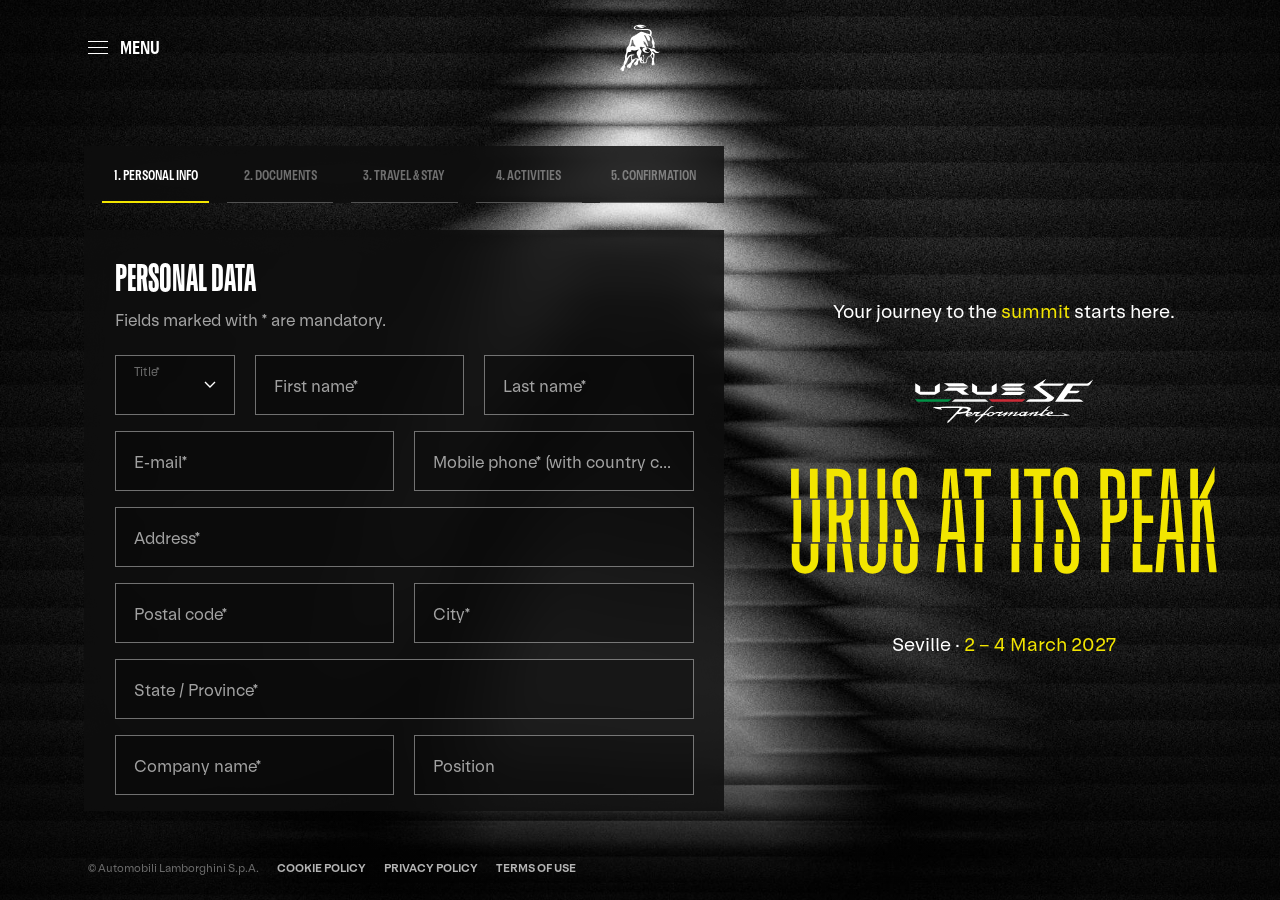
==== commit 09c9ae19: "Botones" ====
--- a/landing/index.html
+++ b/landing/index.html
@@ -293,7 +293,7 @@
       </section>
 
       <div class="actions" id="actions">
-        <button type="button" class="btn btn--ghost" id="prevBtn" hidden>← Back</button>
+        <button type="button" class="btn btn--ghost" id="prevBtn" hidden><span class="arrow arrow--back" aria-hidden="true"></span>Back</button>
         <span></span>
         <button type="button" class="btn" id="nextBtn">Continue <span class="arrow" aria-hidden="true">→</span></button>
       </div>
--- a/landing/assets/css/styles.css
+++ b/landing/assets/css/styles.css
@@ -570,3 +570,106 @@
   .topbar__logo img{height:40px}
   .topbar__menu{font-size:14px}
 }
+
+/* Equal breathing room above (under the header) and below (above the footer) the content */
+@media (min-width:901px){
+  :root{--gap-v:clamp(24px,5.5vh,72px);--foot-h:16px;--foot-b:calc(var(--edge) * .5)}
+  .page{padding-top:calc(var(--hdr) + var(--gap-v));padding-bottom:calc(var(--foot-b) + var(--foot-h) + var(--gap-v))}
+  .site-foot{bottom:var(--foot-b);line-height:var(--foot-h)}
+}
+
+/* ==========================================================================
+   Typography system — matched to lamborghini.com (preowned.lamborghini.com)
+   Display  · Lambotype UltraCnd Bold, uppercase       (H1 on lamborghini.com)
+   Heading  · Lambotype Bold, sentence case             (H2/H3)
+   Action   · Lambotype Cnd Bold, uppercase, 18/28, no tracking   (buttons, menu, nav)
+   Label    · Lambotype Bold, uppercase, no tracking    (eyebrows, small labels, footer links)
+   Body     · Lambotype Regular 16/26                   (text, fields)
+   Colours are unchanged (URUS yellow stays).
+   ========================================================================== */
+:root{
+  --t-display:"Lambotype UltraCnd","Arial Narrow",Impact,sans-serif;
+  --t-text:"Lambotype",ui-sans-serif,system-ui,-apple-system,"Segoe UI",Helvetica,Arial,sans-serif;
+  --t-action:"Lambotype Cnd","Arial Narrow",Arial,sans-serif;
+}
+/* Display */
+.step__title,.day__n,.modal__title{font-family:var(--t-display);font-weight:700;letter-spacing:normal}
+/* Actions: buttons, tabs, menu */
+.btn,.btn--ghost,.stepper button,.topbar__menu,.megamenu__main a,.progress__row b,.modal__foot .btn{
+  font-family:var(--t-action);font-weight:700;text-transform:uppercase;letter-spacing:normal}
+.btn{font-size:18px;line-height:28px;min-height:60px;padding:0 24px}
+.btn--ghost{font-size:16px;line-height:26px;padding:0 8px}
+.stepper button,.stepper li.is-current button,.stepper li.is-done button{font-weight:700;font-size:clamp(13px,.95vw,16px);line-height:24px}
+.stepper button{color:var(--faint)}
+.stepper li.is-done button{color:var(--muted)}
+.stepper li.is-current button{color:#fff}
+.topbar__menu{font-size:18px;line-height:28px}
+.megamenu__main a{font-size:18px;line-height:28px}
+.progress__row b{font-size:16px}
+/* Labels / eyebrows */
+.group__title,.modal__kicker,.summary h3,.consent b,.concierge b,.day__date,.points em,.modal__body h3{
+  font-family:var(--t-text);font-weight:700;text-transform:uppercase;letter-spacing:normal}
+.group__title,.modal__body h3{font-size:13px;line-height:20px}
+.modal__kicker,.summary h3,.consent b,.concierge b{font-size:12px;line-height:18px}
+.day__date{font-size:12px}
+.points em{font-size:10px;line-height:14px}
+.summary button{font-family:var(--t-text);font-weight:700;text-transform:uppercase;font-size:12px;letter-spacing:normal}
+/* Headings in content (H3 level) */
+.faq__q{font-family:var(--t-text);font-weight:700;font-size:16px;line-height:24px}
+.final .lead{font-family:var(--t-text);font-weight:700}
+/* Body */
+.step__intro,.info__p,.day__list,.faq details p,.final p,.consent p{font-family:var(--t-text);font-weight:400}
+.step__intro,.info__p,.day__list,.faq details p{font-size:16px;line-height:26px}
+.note{font-size:14px;line-height:22px}
+.modal__body{font-size:15px;line-height:24px}
+.summary dl{font-size:15px;line-height:24px}
+.f input,.f select,.f textarea{font-family:var(--t-text);font-weight:400;font-size:16px}
+.f label{font-family:var(--t-text);font-weight:400}
+.choice span{font-family:var(--t-text);font-weight:400;font-size:15px}
+.megamenu__sub a{font-family:var(--t-text);font-weight:400;font-size:16px;line-height:26px}
+.hero__kicker,.hero__meta{font-family:var(--t-text);font-weight:400}
+/* Footer: links as on lamborghini.com (bold, uppercase) */
+.site-foot{font-family:var(--t-text);font-weight:400;font-size:11px}
+.site-foot a{font-weight:700;text-transform:uppercase;text-decoration:none;color:rgba(255,255,255,.7);letter-spacing:normal}
+.site-foot a:hover,.site-foot a:focus-visible{color:#fff}
+@media (max-width:900px){
+  .btn{font-size:16px;line-height:26px;min-height:54px}
+  .step__intro,.info__p,.day__list,.faq details p{font-size:15px;line-height:24px}
+}
+
+/* ==========================================================================
+   Buttons — LAM web UI component (dark layer mode)
+   Form buttons are white (button/primary) instead of Urus yellow, to avoid
+   clashing with the Lamborghini interactive colours.
+   primary : bg #FFF · hover #C4C4C4 · pressed #F5F5F5 · disabled #969696 · label #000
+   focus   : 2px inside border #1E90FF
+   ghost   : text only · white → #C4C4C4 on hover
+   size    : Medium 56px · padding 16 · gap 16 (Large 72 / Small 40 available)
+   ========================================================================== */
+:root{--lam-focus:#1E90FF}
+.btn{position:relative;z-index:0;overflow:visible;display:inline-flex;align-items:center;justify-content:space-between;gap:16px;
+  min-height:56px;height:56px;min-width:128px;padding:0 16px;border:0;background:#fff;color:#000;text-align:left;
+  transition:background-color .2s ease,color .2s ease,box-shadow .15s ease}
+.btn::before{display:none!important}
+.btn:hover{background:#C4C4C4;color:#000}
+.btn:active{background:#F5F5F5;color:#000}
+.btn:focus-visible{outline:none;background:#fff;color:#000;box-shadow:inset 0 0 0 2px var(--lam-focus)}
+.btn[disabled]{background:#969696;color:#000;opacity:1}
+/* icon: a thin arrow drawn as a mask, coloured by the label colour */
+.btn .arrow{display:inline-block;width:16px;height:16px;font-size:0;line-height:0;flex:none;background:currentColor;
+  -webkit-mask:url("data:image/svg+xml,%3Csvg xmlns='http://www.w3.org/2000/svg' viewBox='0 0 16 16'%3E%3Cpath d='M1 8h13M9 3l5 5-5 5' fill='none' stroke='%23000' stroke-width='1.5'/%3E%3C/svg%3E") center/contain no-repeat;
+          mask:url("data:image/svg+xml,%3Csvg xmlns='http://www.w3.org/2000/svg' viewBox='0 0 16 16'%3E%3Cpath d='M1 8h13M9 3l5 5-5 5' fill='none' stroke='%23000' stroke-width='1.5'/%3E%3C/svg%3E") center/contain no-repeat;
+  transition:transform .3s var(--ease)}
+.btn:hover .arrow{transform:translateX(3px)}
+/* ghost */
+.btn--ghost{background:transparent;color:#fff;min-width:0;padding:0 16px;justify-content:center}
+.btn--ghost:hover{background:transparent;color:#C4C4C4}
+.btn--ghost:active{background:transparent;color:#F5F5F5}
+.btn--ghost:focus-visible{background:transparent;color:#fff;box-shadow:inset 0 0 0 2px var(--lam-focus)}
+@media (max-width:900px){
+  .btn{height:56px;min-height:56px;font-size:18px;line-height:28px}
+  .card .actions .btn:not(.btn--ghost){flex:1}
+}
+.btn .arrow--back{transform:scaleX(-1)}
+.btn:hover .arrow--back{transform:scaleX(-1) translateX(3px)}
+.btn--ghost{gap:12px}
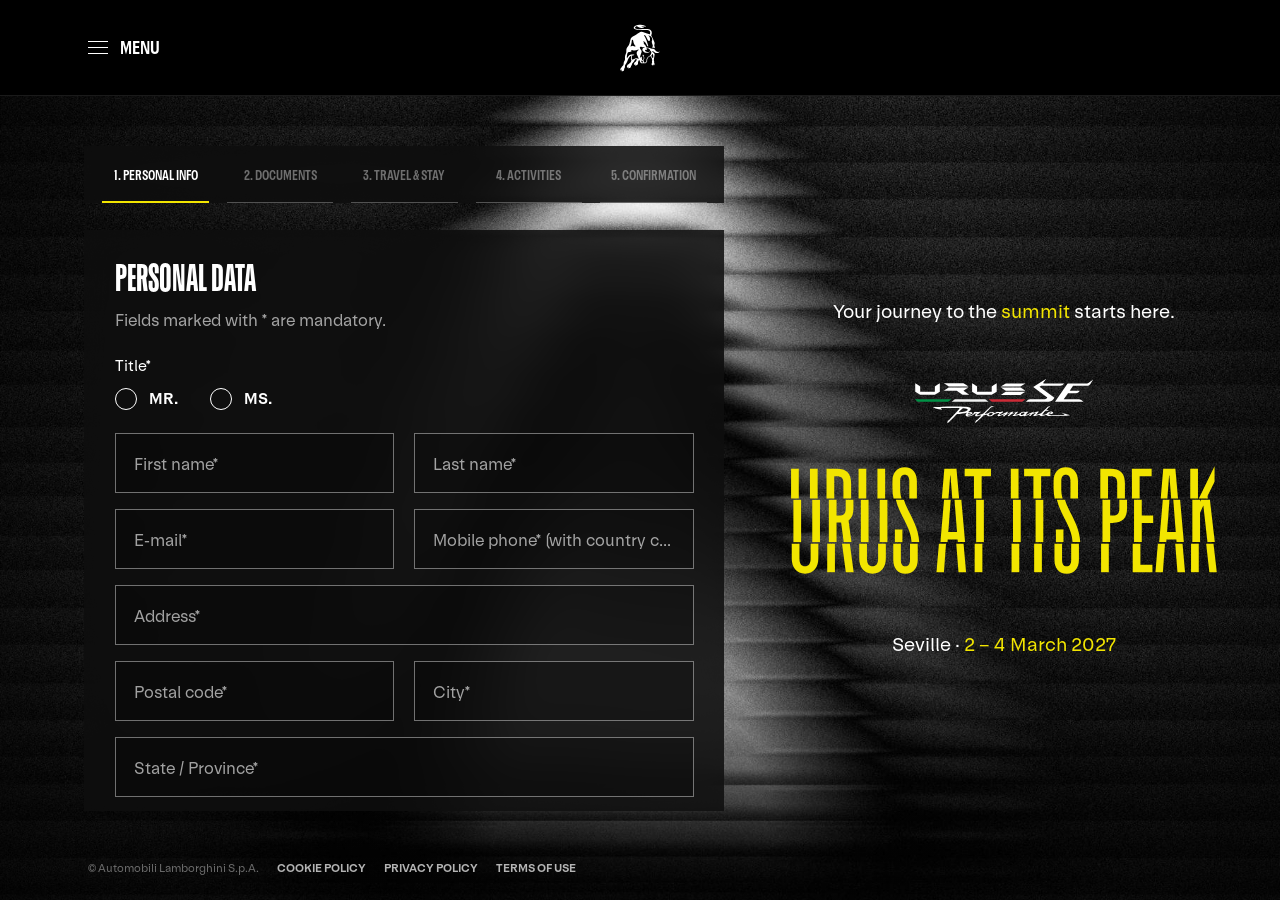
==== commit f43d983b: "Last check" ====
--- a/landing/index.html
+++ b/landing/index.html
@@ -5,7 +5,7 @@
 <meta name="viewport" content="width=device-width, initial-scale=1, viewport-fit=cover">
 <title>Urus at its Peak — Media Registration</title>
 <meta name="description" content="Registration for the Urus SE Performante dynamic launch.">
-<meta name="robots" content="noindex, nofollow, noarchive">
+<meta name="robots" content="noindex, nofollow">
 <meta name="theme-color" content="#000000">
 <link rel="preload" href="assets/fonts/Lambotype-Regular.woff2" as="font" type="font/woff2" crossorigin>
 <link rel="preload" href="assets/fonts/LambotypeUltraCnd-Regular.woff2" as="font" type="font/woff2" crossorigin>
@@ -98,12 +98,14 @@
           <h2 class="step__title" id="s1t">Personal data</h2>
           <p class="step__intro">Fields marked with * are mandatory.</p>
         </div>
-        <div class="grid grid--3">
-          <div class="f">
-            <select id="title" name="title" required>
-              <option value="" disabled selected></option><option>Mr.</option><option>Ms.</option>
-            </select><label for="title">Title*</label>
-          </div>
+        <div class="titlesel">
+          <p class="q" id="titleQ">Title*</p>
+          <div class="choices choices--radio" role="radiogroup" aria-labelledby="titleQ" data-required-group="title">
+            <label class="choice"><input type="radio" name="title" value="Mr." required><span>Mr.</span></label>
+            <label class="choice"><input type="radio" name="title" value="Ms."><span>Ms.</span></label>
+          </div>
+        </div>
+        <div class="grid">
           <div class="f"><input id="first_name" name="first_name" required placeholder=" " autocomplete="given-name"><label for="first_name">First name*</label></div>
           <div class="f"><input id="last_name" name="last_name" required placeholder=" " autocomplete="family-name"><label for="last_name">Last name*</label></div>
         </div>
@@ -206,7 +208,7 @@
           <legend class="group__title">Hotel accommodation</legend>
           <p class="note">Our concierge team will reserve a room — double for single use — under your name from <b data-wave-from>check-in</b> to <b data-wave-to>check-out</b> at <strong>Hotel Alfonso XIII</strong>, Calle San Fernando 2, Seville — <a href="https://www.marriott.com/en-us/hotels/svqlc-hotel-alfonso-xiii-a-luxury-collection-hotel-seville/overview/" target="_blank" rel="noopener">Website</a>.</p>
           <p class="q">Please confirm you need the room*</p>
-          <div class="choices" data-required-group="hotel">
+          <div class="choices choices--radio" data-required-group="hotel">
             <label class="choice"><input type="radio" name="hotel" value="Yes" required><span>Yes</span></label>
             <label class="choice"><input type="radio" name="hotel" value="No"><span>No</span></label>
           </div>
@@ -239,7 +241,7 @@
         <fieldset class="group">
           <legend class="sr-only">Track activities</legend>
           <p class="q">Would you like to request media activities?*</p>
-          <div class="choices" data-required-group="activities">
+          <div class="choices choices--radio" data-required-group="activities">
             <label class="choice"><input type="radio" name="activities" value="Yes" required><span>Yes</span></label>
             <label class="choice"><input type="radio" name="activities" value="No"><span>No</span></label>
           </div>
@@ -323,7 +325,7 @@
 
     <!-- ============ PROGRAM ============ -->
     <section class="card info" data-section="program" data-label="Program" data-bg="arcs" hidden aria-labelledby="progT">
-      <h2 class="step__title" id="progT">Event program <span class="y">overview</span></h2>
+      <h2 class="step__title" id="progT">Event program overview</h2>
       <ol class="days">
         <li class="day">
           <p class="day__head"><span class="day__n">Day 1</span><span class="day__date" data-day="0"></span></p>
@@ -367,7 +369,7 @@
 
     <!-- ============ TRAVEL & ACCOMMODATION ============ -->
     <section class="card info" data-section="travel" data-label="Travel &amp; Accommodation" data-bg="curtain" hidden aria-labelledby="travT">
-      <h2 class="step__title" id="travT">Travel &amp; <span class="y">accommodation</span></h2>
+      <h2 class="step__title" id="travT">Travel &amp; accommodation</h2>
       <div class="group">
         <h3 class="group__title group__title--ico"><span class="ico-badge"><svg class="ico" aria-hidden="true" focusable="false"><use href="#i-shuttle"/></svg></span>Ground transportation</h3>
         <p class="info__p">Our team will welcome you to the airport and guide you to our dedicated event shuttles.</p>
--- a/landing/assets/css/styles.css
+++ b/landing/assets/css/styles.css
@@ -673,3 +673,34 @@
 .btn .arrow--back{transform:scaleX(-1)}
 .btn:hover .arrow--back{transform:scaleX(-1) translateX(3px)}
 .btn--ghost{gap:12px}
+
+/* ===== Lamborghini feedback (17 nov) ===== */
+/* 1. Header: solid horizontal bar like lamborghini.com (always filled) */
+.topbar,.menu-open .topbar{background:#000;border-bottom:1px solid rgba(255,255,255,.1);backdrop-filter:none;-webkit-backdrop-filter:none}
+
+/* 2. Multi-choice = CI chips: square, thin white line; selected = white fill, black text + × */
+.choices{gap:8px}
+.choice span{display:inline-flex;align-items:center;gap:10px;min-height:36px;padding:8px 12px;border:1px solid rgba(255,255,255,.6);background:transparent;color:#fff;
+  font-family:var(--t-text);font-weight:700;font-size:13px;line-height:18px;text-transform:uppercase;letter-spacing:normal;transition:background-color .2s ease,color .2s ease,border-color .2s ease}
+.choice input[type=checkbox]+span::before{display:none}
+.choice input[type=checkbox]+span::after{content:"";display:none;width:9px;height:9px;flex:none;background:currentColor;
+  -webkit-mask:url("data:image/svg+xml,%3Csvg xmlns='http://www.w3.org/2000/svg' viewBox='0 0 10 10'%3E%3Cpath d='M1 1l8 8M9 1L1 9' stroke='%23000' stroke-width='1.6'/%3E%3C/svg%3E") center/contain no-repeat;
+          mask:url("data:image/svg+xml,%3Csvg xmlns='http://www.w3.org/2000/svg' viewBox='0 0 10 10'%3E%3Cpath d='M1 1l8 8M9 1L1 9' stroke='%23000' stroke-width='1.6'/%3E%3C/svg%3E") center/contain no-repeat}
+.choice:hover input[type=checkbox]:not(:checked)+span{border-color:#fff}
+.choice input[type=checkbox]:checked+span{background:#fff;border-color:#fff;color:#000}
+.choice input[type=checkbox]:checked+span::after{display:block}
+.choice input:focus-visible+span{outline:none;box-shadow:0 0 0 2px var(--lam-focus)}
+.choices.is-invalid .choice input[type=checkbox]+span{border-color:var(--error)}
+
+/* 3. Single choice = round radios (CI salutation reference) */
+.choices--radio{gap:8px 32px}
+.choice input[type=radio]+span{border:0;background:transparent;padding:6px 0;gap:12px;color:#fff;font-size:15px;line-height:24px}
+.choice input[type=radio]+span::before{content:"";display:block;width:22px;height:22px;flex:none;box-sizing:border-box;border:1.5px solid #fff;border-radius:50%!important;background:transparent;box-shadow:none;transition:background .2s ease}
+.choice input[type=radio]:checked+span{background:transparent;color:#fff}
+.choice input[type=radio]:checked+span::before{border-color:#fff;background:radial-gradient(circle,#fff 0 5px,transparent 5.6px);box-shadow:none}
+.choice:hover input[type=radio]:not(:checked)+span::before{background:rgba(255,255,255,.12)}
+.choice input[type=radio]:focus-visible+span{box-shadow:none}
+.choice input[type=radio]:focus-visible+span::before{box-shadow:0 0 0 2px var(--lam-focus)}
+.choices.is-invalid .choice input[type=radio]+span::before{border-color:var(--error)}
+.titlesel{margin:0 0 16px}
+.titlesel .q{margin:0 0 4px}
